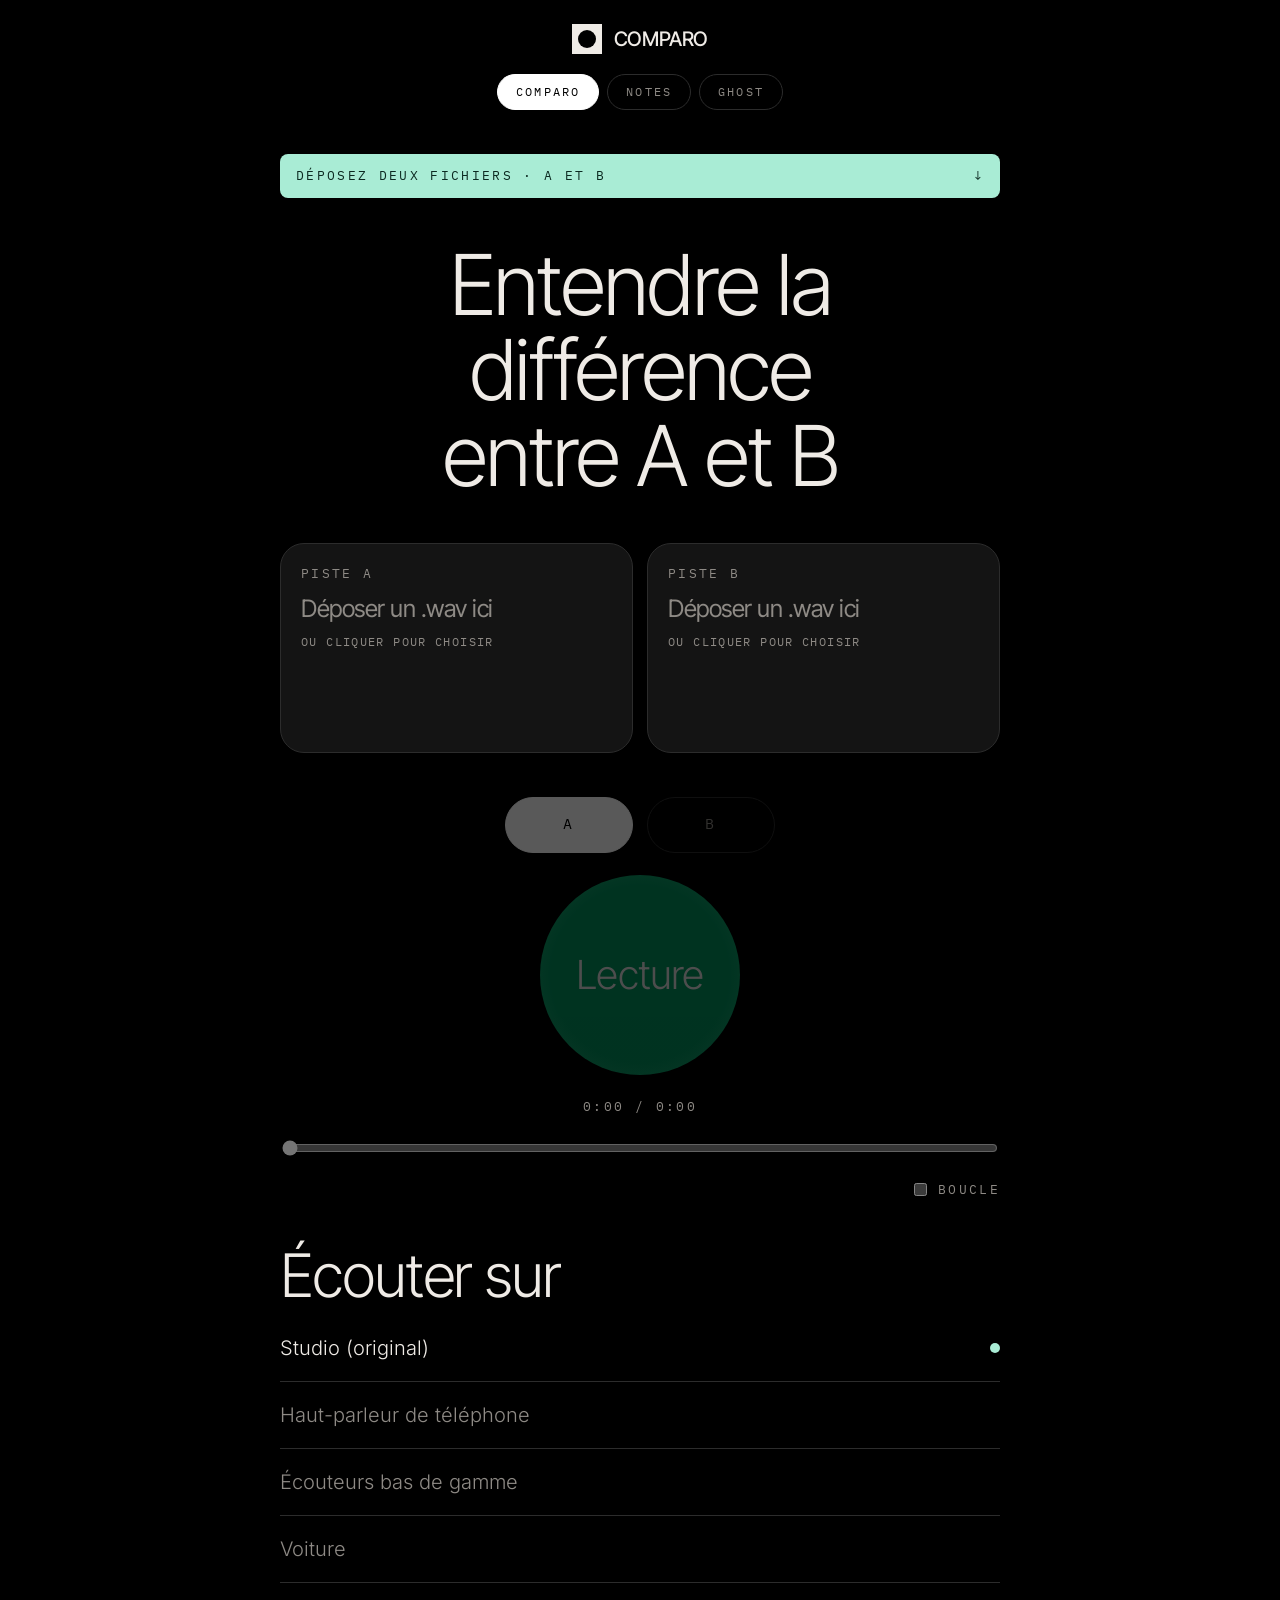
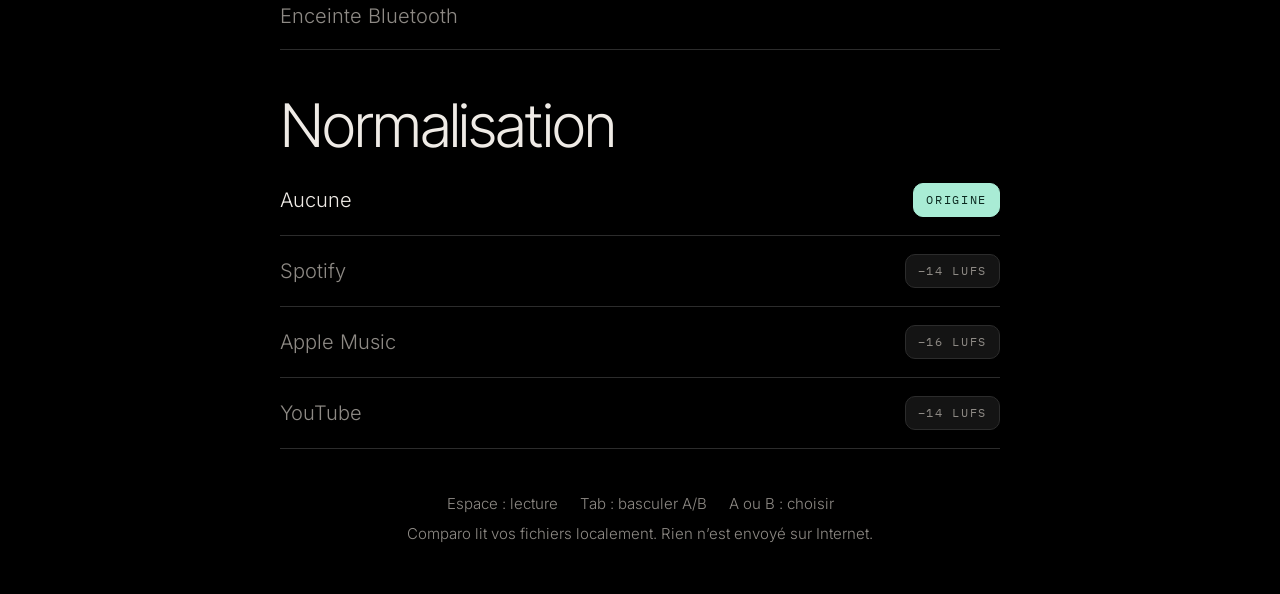
==== site/index.html @ 489c01d9 "Add deployable static site: self-hosted fonts, offline support, installable app, Notes backup export" ====
<!doctype html>
<html lang="fr">
<head>
<meta charset="utf-8">
<meta name="viewport" content="width=device-width, initial-scale=1">
<title>Comparo Studio</title>
<meta name="description" content="Comparaison A/B de fichiers audio, suivi des projets et détecteur de masquage. Tout se passe dans le navigateur.">
<meta name="theme-color" content="#000000">
<link rel="icon" href="favicon.svg" type="image/svg+xml">
<link rel="manifest" href="manifest.webmanifest">
<link rel="stylesheet" href="fonts/fonts.css">
<style>
  /* Layout: one centered dark column. Light rounded cards hold the two tracks; a coral disc is the one loud control; mint marks status and the selected option. Deliberately single-theme (dark). */
  :root {
    --bg: #000000; --ink: #efebe6; --muted: #8e8a85; --line: #2c2c2c;
    --card: #efebe6; --card-ink: #121212; --card-muted: #77736d;
    --chip: #141414; --mint: #a9ecd5; --mint-ink: #0c2a21;
    --coral: #e0604f; --coral-hi: #f08c78; --green: #00a86b; --green-hi: #34c88f; --white: #ffffff; --black: #000000; --warn: #ffcf5c;
    --display: "Inter Tight", "Helvetica Neue", Arial, sans-serif;
    --text: "Inter", "Helvetica Neue", Arial, sans-serif;
    --mono: "IBM Plex Mono", ui-monospace, "SF Mono", Menlo, monospace;
    color-scheme: dark;
  }
  * { box-sizing: border-box; }
  [hidden] { display: none !important; }
  html, body { margin: 0; min-height: 100%; }
  body {
    background: var(--bg); color: var(--ink);
    font: 300 17px/1.5 var(--text);
    padding-block: 24px 48px;
    padding-left: max(16px, env(safe-area-inset-left, 0px));
    padding-right: max(16px, env(safe-area-inset-right, 0px));
  }
  main { width: 100%; max-width: 720px; margin: 0 auto; display: flex; flex-direction: column; gap: 44px; }
  button { font: inherit; color: inherit; }
  :focus-visible { outline: 2px solid var(--mint); outline-offset: 3px; }
  .mono { font-family: var(--mono); font-weight: 400; font-size: 13px; text-transform: uppercase; letter-spacing: .18em; }

  /* Masthead */
  .top { display: flex; justify-content: center; align-items: center; gap: 12px; }
  .logo { width: 30px; height: 30px; background: var(--ink); display: grid; place-items: center; }
  .logo::before { content: ""; width: 18px; height: 18px; border-radius: 50%; background: var(--bg); }
  .logo + span { font-family: var(--display); font-weight: 500; font-size: 20px; letter-spacing: -0.01em; }
  .banner {
    background: var(--mint); color: var(--mint-ink); border-radius: 8px;
    padding: 12px 16px; display: flex; justify-content: space-between; align-items: center; gap: 12px;
  }
  .hero {
    margin: 0; text-align: center; font-family: var(--display); font-weight: 300;
    font-size: clamp(44px, 10vw, 84px); line-height: 1.02; letter-spacing: -0.035em; text-wrap: balance;
  }

  /* Track cards */
  .slots { display: grid; grid-template-columns: 1fr 1fr; gap: 14px; }
  .slot {
    position: relative; min-width: 0;
    border-radius: 24px; border: 1px solid var(--line); background: var(--chip);
    padding: 20px 20px 22px; min-height: 210px;
    display: flex; flex-direction: column; gap: 12px;
    cursor: pointer; user-select: none;
    transition: background .2s, color .2s, border-color .2s, transform .2s;
  }
  .slot:hover, .slot.drag { border-color: var(--muted); }
  .slot .tag { color: var(--muted); }
  .slot .body { display: flex; flex-direction: column; gap: 10px; min-width: 0; flex: 1; }
  .slot .name { font-family: var(--display); font-weight: 400; font-size: 24px; line-height: 1.15; letter-spacing: -0.02em; word-break: break-all; }
  .slot .meta { font-family: var(--mono); font-size: 11.5px; letter-spacing: .12em; text-transform: uppercase; color: var(--muted); }
  .slot .loud { display: flex; flex-direction: column; gap: 4px; margin-top: auto; font-variant-numeric: tabular-nums; }
  .slot .loud:empty { display: none; }
  .slot .loud .big { font-family: var(--display); font-weight: 500; font-size: 38px; letter-spacing: -0.03em; line-height: 1; }
  .slot .loud .big small { font-family: var(--mono); font-size: 12px; font-weight: 400; letter-spacing: .14em; color: var(--muted); margin-left: 6px; }
  .slot .loud .sub { font-family: var(--mono); font-size: 11.5px; letter-spacing: .1em; text-transform: uppercase; color: var(--muted); }
  .slot .loud .w { color: var(--warn); }
  .slot .loud .pf { color: var(--ink); }
  .slot.active { background: var(--card); color: var(--card-ink); border-color: var(--card); }
  .slot.active .tag, .slot.active .meta, .slot.active .loud .sub, .slot.active .loud .big small { color: var(--card-muted); }
  .slot.active .loud .pf { color: var(--card-ink); }
  .slot.active .loud .w { color: #9a5a00; }
  .slot .replace {
    position: absolute; top: 14px; right: 14px;
    font-family: var(--mono); font-size: 11px; letter-spacing: .14em; text-transform: uppercase;
    background: transparent; border: 1px solid currentColor; border-radius: 999px; padding: 5px 12px; cursor: pointer; opacity: .7;
  }
  .slot .replace:hover { opacity: 1; }
  .slot:not(.loaded) .replace { display: none; }
  .slot:not(.loaded) .name { color: var(--muted); }
  input[type=file] { display: none; }

  /* Transport */
  .transport { display: flex; flex-direction: column; align-items: center; gap: 22px; }
  .switch { display: flex; gap: 14px; justify-content: center; }
  .switch button {
    min-width: 128px; height: 56px; border-radius: 999px; cursor: pointer;
    background: transparent; border: 1.5px solid var(--line); color: var(--muted);
    font-family: var(--mono); font-size: 15px; letter-spacing: .2em; text-transform: uppercase;
  }
  .switch button:hover:not(:disabled) { border-color: var(--muted); color: var(--ink); }
  .switch button.on, .switch button.on:hover:not(:disabled) { background: var(--white); border-color: var(--white); color: var(--black); }
  .switch button:disabled { opacity: .35; cursor: default; }
  button.main {
    width: 200px; height: 200px; border-radius: 50%; border: none; cursor: pointer;
    background: radial-gradient(circle at 50% 50%, var(--green) 62%, var(--green-hi) 100%);
    color: var(--white); font-family: var(--display); font-weight: 300; font-size: 40px; letter-spacing: -0.02em;
    box-shadow: 0 0 60px rgba(0, 168, 107, .3);
    transition: transform .2s, box-shadow .2s;
  }
  button.main:hover:not(:disabled) { transform: scale(1.03); box-shadow: 0 0 80px rgba(0, 168, 107, .42); }
  button.main.playing { background: radial-gradient(circle at 50% 50%, var(--coral) 62%, var(--coral-hi) 100%); box-shadow: 0 0 80px rgba(224, 96, 79, .4); }
  button.main:disabled { opacity: .3; cursor: default; box-shadow: none; }
  .time { color: var(--muted); font-variant-numeric: tabular-nums; }
  .seekrow { width: 100%; display: flex; }
  input[type=range] { flex: 1; min-width: 0; accent-color: var(--ink); }
  .row { width: 100%; display: flex; align-items: center; justify-content: space-between; gap: 12px; }
  label.loop { display: flex; gap: 8px; align-items: center; cursor: pointer; color: var(--muted); }
  label.loop input { accent-color: var(--mint); }
  .warn { color: var(--warn); font-size: 14px; }

  /* Options */
  .opt { display: flex; flex-direction: column; }
  .h2 { margin: 0 0 8px; font-family: var(--display); font-weight: 300; font-size: clamp(40px, 8vw, 60px); letter-spacing: -0.035em; line-height: 1.05; }
  .seg { display: flex; flex-direction: column; }
  .seg button {
    display: flex; justify-content: space-between; align-items: center; gap: 16px;
    background: none; border: none; border-bottom: 1px solid var(--line);
    padding: 18px 0; text-align: left; cursor: pointer;
    font-family: var(--text); font-weight: 300; font-size: 20px; color: var(--muted);
    transition: color .15s;
  }
  .seg button:hover { color: var(--ink); }
  .seg button .d {
    flex: none; font-family: var(--mono); font-size: 12px; letter-spacing: .14em; text-transform: uppercase;
    background: var(--chip); border: 1px solid var(--line); border-radius: 10px; padding: 7px 12px; color: var(--muted);
  }
  .seg button.on { color: var(--ink); }
  .seg button .dot { flex: none; width: 10px; height: 10px; border-radius: 50%; background: transparent; }
  .seg button.on .dot { background: var(--mint); }
  .seg button.on .d { background: var(--mint); border-color: var(--mint); color: var(--mint-ink); }
  .note { margin-top: 16px; color: var(--muted); font-size: 16px; max-width: 60ch; font-variant-numeric: tabular-nums; }
  .note:empty { display: none; }
  .note b { color: var(--ink); font-weight: 500; }

  footer { text-align: center; color: var(--muted); display: flex; flex-direction: column; gap: 8px; font-size: 15px; }
  footer .keys { display: flex; justify-content: center; flex-wrap: wrap; gap: 6px 22px; }
  /* App switch + Notes */
  .apps { display: flex; justify-content: center; gap: 8px; margin-top: -24px; }
  .apps button {
    height: 36px; padding: 0 18px; border-radius: 999px; cursor: pointer;
    background: transparent; border: 1.5px solid var(--line); color: var(--muted);
    font-family: var(--mono); font-size: 12px; letter-spacing: .18em; text-transform: uppercase;
  }
  .apps button:hover { color: var(--ink); border-color: var(--muted); }
  .apps button.on { background: var(--white); border-color: var(--white); color: var(--black); }
  .logo.notes::before {
    width: 16px; height: 13px; border-radius: 0;
    background: linear-gradient(var(--bg) 0 2.5px, transparent 2.5px 5.25px, var(--bg) 5.25px 7.75px, transparent 7.75px 10.5px, var(--bg) 10.5px 13px);
  }
  .view { display: flex; flex-direction: column; gap: 44px; }

  .pill {
    font-family: var(--mono); font-size: 12px; letter-spacing: .14em; text-transform: uppercase;
    background: transparent; border: 1px solid var(--line); color: var(--ink);
    border-radius: 999px; padding: 10px 16px; cursor: pointer; white-space: nowrap;
  }
  .pill:hover:not(:disabled) { border-color: var(--muted); }
  .pill:disabled { opacity: .35; cursor: default; }
  .pill.primary { background: var(--mint); border-color: var(--mint); color: var(--mint-ink); }
  .pill.danger { color: var(--muted); }
  .pill.danger.armed { border-color: var(--coral); color: var(--coral-hi); }
  .listhead { display: flex; justify-content: space-between; align-items: flex-end; gap: 16px; flex-wrap: wrap; }
  .listhead .h2 { margin: 0; }
  .filters { display: flex; flex-wrap: wrap; gap: 8px; margin: 18px 0 6px; }
  .filters button, .stages button {
    height: 34px; padding: 0 14px; border-radius: 999px; cursor: pointer;
    background: transparent; border: 1px solid var(--line); color: var(--muted);
    font-family: var(--mono); font-size: 11.5px; letter-spacing: .14em; text-transform: uppercase;
  }
  .filters button:hover, .stages button:hover { color: var(--ink); border-color: var(--muted); }
  .filters button.on, .stages button.on { background: var(--white); border-color: var(--white); color: var(--black); }

  .rows { display: flex; flex-direction: column; }
  .rows > button {
    display: flex; justify-content: space-between; align-items: center; gap: 16px;
    background: none; border: none; border-bottom: 1px solid var(--line);
    padding: 18px 0; text-align: left; cursor: pointer; color: var(--ink); width: 100%;
  }
  .rows > button:hover .t { text-decoration: underline; text-decoration-thickness: 1px; text-underline-offset: 4px; }
  .rows .l { display: flex; flex-direction: column; gap: 4px; min-width: 0; }
  .rows .t { font-family: var(--display); font-weight: 300; font-size: 24px; letter-spacing: -0.02em; line-height: 1.15; overflow-wrap: anywhere; }
  .rows .s { font-family: var(--mono); font-size: 11.5px; letter-spacing: .1em; text-transform: uppercase; color: var(--muted); overflow-wrap: anywhere; }
  .rows .s.stale { color: var(--coral-hi); }
  .rows .r { display: flex; align-items: center; gap: 12px; flex: none; }
  .rows .d {
    font-family: var(--mono); font-size: 12px; letter-spacing: .14em; text-transform: uppercase;
    background: var(--chip); border: 1px solid var(--line); border-radius: 10px; padding: 7px 12px; color: var(--muted);
  }
  .rows .d.done { background: var(--mint); border-color: var(--mint); color: var(--mint-ink); }
  .rows .c { font-family: var(--mono); font-size: 12px; letter-spacing: .1em; color: var(--muted); text-transform: uppercase; }
  .rows .dot { width: 10px; height: 10px; border-radius: 50%; background: transparent; flex: none; }
  .rows > button.on .dot { background: var(--mint); }
  .rows > button.on .t { font-weight: 400; }
  .empty { color: var(--muted); padding: 22px 0; border-bottom: 1px solid var(--line); max-width: 60ch; }

  .back { align-self: flex-start; background: none; border: none; color: var(--muted); cursor: pointer; padding: 0; }
  .back:hover { color: var(--ink); }
  .phead { display: flex; flex-direction: column; gap: 14px; margin-top: -20px; }
  .ptitle {
    width: 100%; background: transparent; border: none; border-bottom: 1px solid transparent; color: var(--ink);
    font-family: var(--display); font-weight: 300; font-size: clamp(40px, 9vw, 68px); letter-spacing: -0.035em; line-height: 1.1; padding: 0 0 4px;
  }
  .ptitle:hover, .ptitle:focus { border-bottom-color: var(--line); outline: none; }
  .pmeta { color: var(--muted); }
  .stages { display: flex; flex-wrap: wrap; gap: 8px; }
  textarea.pnotes, .field {
    width: 100%; background: var(--chip); border: 1px solid var(--line); border-radius: 16px; color: var(--ink);
    font: 300 16px/1.5 var(--text); padding: 14px 16px;
  }
  textarea.pnotes { min-height: 110px; resize: vertical; }
  textarea.pnotes:focus, .field:focus { outline: none; border-color: var(--muted); }
  ::placeholder { color: var(--muted); opacity: .8; }

  .tl { border-radius: 24px; border: 1px solid var(--line); background: var(--chip); padding: 22px 20px; display: flex; flex-direction: column; gap: 18px; }
  .tl-head { display: flex; justify-content: space-between; align-items: baseline; gap: 12px; flex-wrap: wrap; }
  .tl-head .v { font-family: var(--display); font-weight: 400; font-size: 34px; letter-spacing: -0.03em; line-height: 1; }
  .tl-head .f { color: var(--muted); overflow-wrap: anywhere; }
  .wave { position: relative; height: 128px; cursor: pointer; touch-action: manipulation; }
  .wave canvas { width: 100%; height: 100%; display: block; }
  .wave .ph { position: absolute; top: 0; bottom: 0; width: 1.5px; background: var(--white); pointer-events: none; }
  .wave .mk {
    position: absolute; top: 0; bottom: 0; width: 14px; margin-left: -7px; padding: 0; border: none; background: none; cursor: pointer;
  }
  .wave .mk::before { content: ""; position: absolute; left: 6.25px; top: 8px; bottom: 0; width: 1.5px; background: var(--mint); opacity: .7; }
  .wave .mk::after { content: ""; position: absolute; left: 2px; top: 0; width: 10px; height: 10px; border-radius: 50%; background: var(--mint); }
  .wave .nowave { position: absolute; inset: 0; display: grid; place-items: center; color: var(--muted); border: 1px dashed var(--line); border-radius: 14px; text-align: center; padding: 12px; }
  .tl-transport { display: flex; align-items: center; gap: 16px; flex-wrap: wrap; }
  .mini-play {
    width: 72px; height: 72px; border-radius: 50%; border: none; cursor: pointer; flex: none;
    background: radial-gradient(circle at 50% 50%, var(--green) 62%, var(--green-hi) 100%);
    color: var(--white); font-family: var(--display); font-weight: 400; font-size: 15px;
    box-shadow: 0 0 36px rgba(0, 168, 107, .25);
  }
  .mini-play.playing { background: radial-gradient(circle at 50% 50%, var(--coral) 62%, var(--coral-hi) 100%); box-shadow: 0 0 40px rgba(224, 96, 79, .35); }
  .mini-play:disabled { opacity: .3; cursor: default; box-shadow: none; }
  .tl-transport .grow { flex: 1; display: flex; gap: 8px; flex-wrap: wrap; justify-content: flex-end; }
  .hintline { color: var(--muted); font-size: 14px; }
  .hintline:empty { display: none; }
  .noteadd { display: flex; align-items: center; gap: 12px; }
  .noteadd .at {
    font-family: var(--mono); font-size: 12px; letter-spacing: .1em; flex: none;
    background: var(--mint); color: var(--mint-ink); border-radius: 10px; padding: 7px 10px; font-variant-numeric: tabular-nums;
  }
  .noteadd input {
    flex: 1; min-width: 0; background: transparent; border: none; border-bottom: 1px solid var(--line);
    color: var(--ink); font: 300 18px/1.4 var(--text); padding: 8px 0;
  }
  .noteadd input:focus { outline: none; border-bottom-color: var(--muted); }
  .nlist { display: flex; flex-direction: column; }
  .nrow { display: grid; grid-template-columns: auto minmax(0, 1fr) auto; gap: 14px; align-items: baseline; border-bottom: 1px solid var(--line); padding: 12px 0; }
  .nrow .tt { background: none; border: none; padding: 0; cursor: pointer; color: var(--mint); font-family: var(--mono); font-size: 13px; letter-spacing: .08em; font-variant-numeric: tabular-nums; }
  .nrow .tx { overflow-wrap: anywhere; }
  .nrow .x { background: none; border: none; color: var(--muted); cursor: pointer; font-size: 20px; line-height: 1; padding: 0 4px; }
  .nrow .x:hover { color: var(--coral-hi); }
  .nrow.flash { background: color-mix(in srgb, var(--mint) 10%, transparent); }
  .actions { display: flex; justify-content: flex-end; gap: 8px; flex-wrap: wrap; }
  .storemsg { color: var(--warn); }
  .storemsg:empty { display: none; }
  .dropping .tl, .dropping #bounceList { outline: 1.5px dashed var(--mint); outline-offset: 6px; border-radius: 12px; }
  /* Ghost (masking detector) */
  .logo.ghost::before {
    width: 22px; height: 14px; border-radius: 0;
    background:
      radial-gradient(circle at 7px 7px, transparent 4px, var(--bg) 4.5px 6.5px, transparent 7px),
      radial-gradient(circle at 15px 7px, transparent 4px, var(--bg) 4.5px 6.5px, transparent 7px);
  }
  #gSlots .slot { min-height: 0; }
  .gtrans { display: flex; align-items: center; gap: 16px; flex-wrap: wrap; }
  .gtrans .filters { margin: 0; }
  .gtrans .grow { flex: 1; display: flex; justify-content: flex-end; }
  .zonechip { display: inline-flex; align-items: center; gap: 8px; }
  .chart { position: relative; width: 100%; }
  .chart canvas { display: block; width: 100%; height: 100%; }
  .chart.spec { height: 240px; }
  .chart.heat { height: 220px; cursor: pointer; }
  .chart .ph { position: absolute; top: 0; bottom: 22px; width: 1.5px; background: var(--white); pointer-events: none; }
  .legend { display: flex; gap: 18px; flex-wrap: wrap; color: var(--muted); }
  .legend span { display: inline-flex; align-items: center; gap: 8px; }
  .legend i { width: 14px; height: 3px; border-radius: 2px; display: inline-block; }
  .legend i.a { background: var(--ink); }
  .legend i.b { background: var(--mint); }
  .legend i.c { background: var(--coral); height: 10px; width: 10px; border-radius: 2px; opacity: .8; }
  .cardhead { display: flex; justify-content: space-between; align-items: baseline; gap: 12px; flex-wrap: wrap; }
  .cardhead h3 { margin: 0; font-family: var(--display); font-weight: 400; font-size: 26px; letter-spacing: -0.02em; }
  .zone { display: grid; grid-template-columns: minmax(0, 1fr) auto; gap: 6px 16px; align-items: center; border-bottom: 1px solid var(--line); padding: 18px 0; }
  .zone .t { font-family: var(--display); font-weight: 300; font-size: 24px; letter-spacing: -0.02em; line-height: 1.15; }
  .zone .t b { font-weight: 400; }
  .zone .s { font-family: var(--mono); font-size: 11.5px; letter-spacing: .1em; text-transform: uppercase; color: var(--muted); }
  .zone .adv { grid-column: 1 / -1; color: var(--muted); font-size: 15px; max-width: 62ch; }
  .zone .meter { grid-column: 1 / -1; height: 4px; background: var(--line); border-radius: 2px; overflow: hidden; }
  .zone .meter i { display: block; height: 100%; background: var(--coral); }
  .zone.on .t { color: var(--mint); }
  .zone .pill.on { background: var(--white); border-color: var(--white); color: var(--black); }
  @media (max-width: 560px) {
    .slots { grid-template-columns: 1fr; }
    .slot { min-height: 0; }
    .switch button { min-width: 0; flex: 1; }
    .switch { width: 100%; }
    button.main { width: 168px; height: 168px; font-size: 34px; }
    .banner { font-size: 11.5px; letter-spacing: .14em; }
    .seg button { font-size: 18px; }
  }
  @media (prefers-reduced-motion: reduce) { * { transition: none !important; } }
</style>
</head>
<body>
<main>
  <header class="top"><div class="logo" id="appLogo" aria-hidden="true"></div><span id="appName">COMPARO</span></header>
  <nav class="apps" aria-label="Changer d’outil"><button type="button" data-app="comparo" class="on">Comparo</button><button type="button" data-app="notes">Notes</button><button type="button" data-app="ghost">Ghost</button></nav>

  <div class="view" id="view-comparo">

  <div class="banner mono" id="banner"><span id="bannerText">Déposez deux fichiers · A et B</span><span aria-hidden="true">↓</span></div>

  <h1 class="hero">Entendre la différence entre A et B</h1>

  <section class="slots">
    <div class="slot" data-k="A">
      <div class="tag mono">Piste A</div>
      <div class="body">
        <div class="name">Déposer un .wav ici</div>
        <div class="meta">ou cliquer pour choisir</div>
        <div class="loud"></div>
      </div>
      <button class="replace" type="button">Changer</button>
      <input type="file" id="fileA" accept=".wav,audio/wav,audio/x-wav,audio/wave">
    </div>
    <div class="slot" data-k="B">
      <div class="tag mono">Piste B</div>
      <div class="body">
        <div class="name">Déposer un .wav ici</div>
        <div class="meta">ou cliquer pour choisir</div>
        <div class="loud"></div>
      </div>
      <button class="replace" type="button">Changer</button>
      <input type="file" id="fileB" accept=".wav,audio/wav,audio/x-wav,audio/wave">
    </div>
  </section>

  <section class="transport">
    <div class="switch">
      <button data-k="A" class="on" disabled>A</button>
      <button data-k="B" disabled>B</button>
    </div>
    <button class="main" id="play" disabled title="Lecture / Pause (Espace)">Lecture</button>
    <div class="time mono" id="time">0:00 / 0:00</div>
    <div class="seekrow"><input type="range" id="seek" min="0" max="1000" value="0" step="1" disabled aria-label="Position"></div>
    <div class="row">
      <div class="warn" id="warn"></div>
      <label class="loop mono"><input type="checkbox" id="loop"> Boucle</label>
    </div>
  </section>

  <section class="opt">
    <h2 class="h2">Écouter sur</h2>
    <div class="seg" id="sim">
      <button data-v="off" class="on"><span>Studio (original)</span><span class="dot" aria-hidden="true"></span></button>
      <button data-v="phone"><span>Haut-parleur de téléphone</span><span class="dot" aria-hidden="true"></span></button>
      <button data-v="earbuds"><span>Écouteurs bas de gamme</span><span class="dot" aria-hidden="true"></span></button>
      <button data-v="car"><span>Voiture</span><span class="dot" aria-hidden="true"></span></button>
      <button data-v="bt"><span>Enceinte Bluetooth</span><span class="dot" aria-hidden="true"></span></button>
    </div>
    <div class="note" id="simNote"></div>
  </section>

  <section class="opt">
    <h2 class="h2">Normalisation</h2>
    <div class="seg" id="norm">
      <button data-v="off" class="on"><span>Aucune</span><span class="d">Origine</span></button>
      <button data-v="spotify"><span>Spotify</span><span class="d">−14 LUFS</span></button>
      <button data-v="apple"><span>Apple Music</span><span class="d">−16 LUFS</span></button>
      <button data-v="youtube"><span>YouTube</span><span class="d">−14 LUFS</span></button>
    </div>
    <div class="note" id="normNote"></div>
  </section>

  <footer>
    <div class="keys"><span>Espace : lecture</span><span>Tab : basculer A/B</span><span>A ou B : choisir</span></div>
    <div>Comparo lit vos fichiers localement. Rien n’est envoyé sur Internet.</div>
  </footer>
  </div>

  <div class="view" id="view-notes" hidden>
    <div class="banner mono"><span id="notesBanner">Chargement de vos projets…</span><span aria-hidden="true">↓</span></div>

    <h1 class="hero" id="notesHero">Chaque version, jusqu’au master</h1>

    <section id="projList">
      <div class="listhead">
        <h2 class="h2">Projets</h2>
        <button class="pill primary" id="newProj" type="button">+ Nouveau projet</button>
      </div>
      <div class="filters" id="projFilter">
        <button data-f="open" class="on" type="button">En cours</button>
        <button data-f="done" type="button">Terminés</button>
        <button data-f="all" type="button">Tous</button>
      </div>
      <div class="rows" id="projRows"></div>
    </section>

    <section id="projDetail" class="view" hidden>
      <button class="back mono" id="backBtn" type="button">← Projets</button>
      <div class="phead">
        <input class="ptitle" id="pName" aria-label="Nom du projet" maxlength="120">
        <div class="pmeta mono" id="pMeta"></div>
        <div class="stages" id="pStatus" aria-label="Étape du projet"></div>
        <textarea class="pnotes" id="pNotes" placeholder="Notes du projet : ce qu’il reste à faire, idées, références…"></textarea>
      </div>

      <section>
        <div class="listhead">
          <h2 class="h2">Versions</h2>
          <button class="pill primary" id="addBounce" type="button">+ Ajouter un bounce</button>
        </div>
        <div class="rows" id="bounceList" style="margin-top: 14px"></div>
        <input type="file" id="bounceFile" accept="audio/*,.wav,.aif,.aiff,.mp3,.flac,.m4a">
        <input type="file" id="attachFile" accept="audio/*,.wav,.aif,.aiff,.mp3,.flac,.m4a">
      </section>

      <section class="tl" id="tl" hidden>
        <div class="tl-head">
          <div class="v" id="tlLabel">V1</div>
          <div class="f mono" id="tlFile"></div>
        </div>
        <input class="field" id="tlComment" placeholder="Ce qui change dans cette version (ex : voix +1 dB, nouveau limiteur)" maxlength="300">
        <div class="wave" id="wave" aria-label="Timeline : cliquez pour vous placer">
          <canvas id="waveCanvas"></canvas>
          <div class="ph" id="playhead"></div>
          <div id="markers"></div>
          <div class="nowave" id="noWave" hidden>Associez le fichier audio pour afficher la forme d’onde</div>
        </div>
        <div class="tl-transport">
          <button class="mini-play" id="nPlay" type="button" disabled>Lecture</button>
          <div class="time mono" id="nTime">0:00 / 0:00</div>
          <div class="grow" id="tlActions">
            <button class="pill" id="attachBtn" type="button">Associer le fichier audio</button>
            <button class="pill" id="toA" type="button">Mettre en A</button>
            <button class="pill" id="toB" type="button">Mettre en B</button>
          </div>
        </div>
        <div class="hintline" id="tlHint"></div>
        <form class="noteadd" id="noteForm">
          <span class="at" id="noteAt">0:00</span>
          <input id="noteInput" placeholder="Ajouter une note à cet instant…" maxlength="500" autocomplete="off">
          <button class="pill" type="submit">Ajouter</button>
        </form>
        <div class="nlist" id="noteList"></div>
        <div class="actions"><button class="pill danger" id="delBounce" type="button">Supprimer cette version</button></div>
      </section>

      <div class="actions"><button class="pill danger" id="delProj" type="button">Supprimer le projet</button></div>
    </section>

    <footer>
      <div class="keys"><span>Espace : lecture</span><span>N : note à l’instant</span><span>Déposez un fichier audio pour ajouter un bounce</span></div>
      <div id="storeInfo">Projets enregistrés dans ce navigateur. Les fichiers audio restent sur votre appareil.</div>
      <div class="actions" id="backupRow" hidden style="justify-content: center">
        <button class="pill" id="exportBtn" type="button">Exporter mes projets</button>
        <button class="pill" id="importBtn" type="button">Importer une sauvegarde</button>
        <input type="file" id="importFile" accept="application/json,.json">
      </div>
      <div class="storemsg" id="storeMsg"></div>
    </footer>
  </div>
  <div class="view" id="view-ghost" hidden>
    <div class="banner mono"><span id="gBanner">Chargez deux stems · A et B</span><span aria-hidden="true">↓</span></div>

    <h1 class="hero">Là où vos sons se marchent dessus</h1>

    <section class="slots" id="gSlots">
      <div class="slot" data-k="A">
        <div class="tag mono">Stem A</div>
        <div class="body">
          <div class="name">Déposer un stem ici</div>
          <div class="meta">ex : kick, voix</div>
        </div>
        <button class="replace" type="button">Changer</button>
        <input type="file" id="gFileA" accept="audio/*,.wav,.aif,.aiff,.mp3,.flac">
      </div>
      <div class="slot" data-k="B">
        <div class="tag mono">Stem B</div>
        <div class="body">
          <div class="name">Déposer un stem ici</div>
          <div class="meta">ex : basse, guitare</div>
        </div>
        <button class="replace" type="button">Changer</button>
        <input type="file" id="gFileB" accept="audio/*,.wav,.aif,.aiff,.mp3,.flac">
      </div>
    </section>

    <section class="tl" id="gPlayer">
      <div class="gtrans">
        <button class="mini-play" id="gPlay" type="button" disabled>Lecture</button>
        <div class="time mono" id="gTime">0:00 / 0:00</div>
        <div class="filters" id="gSolo" aria-label="Écoute">
          <button data-s="both" class="on" type="button">A + B</button>
          <button data-s="A" type="button">A seul</button>
          <button data-s="B" type="button">B seul</button>
        </div>
        <div class="grow"><button class="pill" id="gZoneOff" type="button" hidden>Zone 0 Hz ×</button></div>
      </div>
      <div class="hintline" id="gHint">Les deux stems doivent démarrer au même moment, comme des pistes exportées de la même session.</div>
    </section>

    <section class="tl" id="gSpecCard" hidden>
      <div class="cardhead">
        <h3>Spectre moyen</h3>
        <div class="legend mono"><span><i class="a"></i><span id="gLegA">A</span></span><span><i class="b"></i><span id="gLegB">B</span></span><span><i class="c"></i>Masquage</span></div>
      </div>
      <div class="chart spec"><canvas id="gSpec"></canvas></div>
    </section>

    <section class="tl" id="gHeatCard" hidden>
      <div class="cardhead">
        <h3>Dans le temps</h3>
        <div class="legend mono"><span>Cliquez pour vous placer</span></div>
      </div>
      <div class="chart heat" id="gHeatWrap"><canvas id="gHeat"></canvas><div class="ph" id="gPh"></div></div>
    </section>

    <section class="opt" id="gZonesSec" hidden>
      <h2 class="h2">Zones de conflit</h2>
      <div id="gZones"></div>
    </section>

    <footer>
      <div class="keys"><span>Espace : lecture</span><span>Écouter : isole la zone pendant la lecture</span></div>
      <div>L’analyse se fait sur votre appareil. Rien n’est envoyé sur Internet.</div>
    </footer>
  </div>
</main>

<!-- Loudness meter (ITU-R BS.1770-4 integrated loudness + 4x oversampled true peak), run in a worker -->
<script type="text/plain" id="meter-src">
function kCoefs(fs) {
  let f0 = 1681.974450955533, G = 3.999843853973347, Q = 0.7071752369554196;
  let K = Math.tan(Math.PI * f0 / fs), Vh = Math.pow(10, G / 20), Vb = Math.pow(Vh, 0.4996667741545416);
  let a0 = 1 + K / Q + K * K;
  const s1 = { b0: (Vh + Vb * K / Q + K * K) / a0, b1: 2 * (K * K - Vh) / a0, b2: (Vh - Vb * K / Q + K * K) / a0,
               a1: 2 * (K * K - 1) / a0, a2: (1 - K / Q + K * K) / a0 };
  f0 = 38.13547087602444; Q = 0.5003270373238773; K = Math.tan(Math.PI * f0 / fs);
  a0 = 1 + K / Q + K * K;
  const s2 = { b0: 1, b1: -2, b2: 1, a1: 2 * (K * K - 1) / a0, a2: (1 - K / Q + K * K) / a0 };
  return [s1, s2];
}
// 4x oversampling: windowed-sinc interpolation of the 3 in-between points
const P = 4, H = 8, TAPS = 2 * H;
const phases = [];
for (let p = 1; p < P; p++) {
  const c = new Float64Array(TAPS);
  for (let j = 0; j < TAPS; j++) {
    const k = j - H + 1, d = p / P - k;
    const sinc = Math.sin(Math.PI * d) / (Math.PI * d);
    const w = 0.5 * (1 + Math.cos(Math.PI * d / (H + 0.5)));
    c[j] = sinc * w;
  }
  phases.push(c);
}
onmessage = e => {
  const { chs, sr } = e.data;
  const [s1, s2] = kCoefs(sr);
  const seg = Math.round(sr * 0.1);
  const n = chs[0].length;
  const nseg = Math.floor(n / seg);
  const segE = new Float64Array(nseg);
  let peak = 0;
  for (let c = 0; c < chs.length; c++) {
    const x = chs[c];
    const wgt = chs.length >= 5 && (c === 4 || c === 5) ? 1.41 : (chs.length >= 6 && c === 3 ? 0 : 1);
    let x1 = 0, x2 = 0, y1 = 0, y2 = 0, z1 = 0, z2 = 0;
    for (let i = 0; i < n; i++) {
      const v = x[i];
      const a = Math.abs(v); if (a > peak) peak = a;
      const y = s1.b0 * v + s1.b1 * x1 + s1.b2 * x2 - s1.a1 * y1 - s1.a2 * y2;
      x2 = x1; x1 = v;
      const z = y - 2 * y1 + y2 - s2.a1 * z1 - s2.a2 * z2;
      y2 = y1; y1 = y;
      z2 = z1; z1 = z;
      const si = (i / seg) | 0;
      if (si < nseg) segE[si] += wgt * z * z;
    }
    for (let i = H - 1; i < n - H; i++) {
      for (let p = 0; p < P - 1; p++) {
        const cf = phases[p];
        let s = 0;
        for (let j = 0; j < TAPS; j++) s += x[i - H + 1 + j] * cf[j];
        if (s < 0) s = -s;
        if (s > peak) peak = s;
      }
    }
  }
  const blocks = [];
  for (let j = 0; j + 3 < nseg; j++) blocks.push((segE[j] + segE[j + 1] + segE[j + 2] + segE[j + 3]) / (4 * seg));
  const L = z => -0.691 + 10 * Math.log10(z);
  const mean = a => a.reduce((s, v) => s + v, 0) / a.length;
  let lufs = -Infinity;
  const abs = blocks.filter(z => L(z) > -70);
  if (abs.length) {
    const rel = L(mean(abs)) - 10;
    const g = abs.filter(z => L(z) > rel);
    if (g.length) lufs = L(mean(g));
  }
  postMessage({ lufs, tp: peak > 0 ? 20 * Math.log10(peak) : -Infinity });
};
</script>

<script>
(() => {
  // ---------- State ----------
  const tracks = { A: null, B: null };   // { name, bytes, info, buffer, meter }
  let ctx = null;
  let sw = {};        // A/B switch gains
  let normG = {};     // per-track normalization gains
  let sum = null;     // mix bus feeding the playback simulator
  let chain = [];     // simulator nodes
  let sources = [];
  let active = 'A';
  let playing = false;
  let startCtxTime = 0;
  let pauseOffset = 0;
  let raf = 0;
  let seeking = false;
  let simMode = 'off';
  let normMode = 'off';

  const $ = s => document.querySelector(s);
  const playBtn = $('#play');
  const seek = $('#seek');
  const timeEl = $('#time');
  const warnEl = $('#warn');
  const loopEl = $('#loop');
  const switchBtns = [...document.querySelectorAll('#view-comparo .switch button')];
  const slots = [...document.querySelectorAll('#view-comparo .slot')];
  const slotOf = k => slots.find(s => s.dataset.k === k);

  // ---------- Presets ----------
  // filters: [type, frequency, Q, gain dB]
  const SIM = {
    phone: {
      note: 'Mono, presque plus de basses sous 500 Hz, médiums durs, aigus coupés, petite pièce.',
      trim: -3, mono: true, comp: true,
      filters: [['highpass', 480, 0.9], ['highpass', 480, 0.7], ['peaking', 1000, 1.0, -2], ['peaking', 2600, 1.2, 6], ['lowpass', 9000, 0.7]],
      reverb: { len: 0.35, wet: 0.12 },
    },
    earbuds: {
      note: 'Stéréo, basses maigres, pic agressif vers 4–5 kHz, extrême aigu atténué.',
      trim: -5, mono: false, comp: false,
      filters: [['highpass', 90, 0.7], ['lowshelf', 220, 0, -4], ['peaking', 4500, 2.0, 6], ['lowpass', 13000, 0.7]],
      reverb: null,
    },
    car: {
      note: 'Basses gonflées par l’habitacle, bas-médiums qui traînent, aigus ternes, réflexions très courtes.',
      trim: -7, mono: false, comp: false,
      filters: [['highpass', 35, 0.7], ['lowshelf', 120, 0, 6], ['peaking', 320, 1.4, 3], ['peaking', 3000, 1.0, -3], ['lowpass', 11000, 0.7]],
      reverb: { len: 0.12, wet: 0.14 },
    },
    bt: {
      note: 'Mono, bosse de basse vers 130 Hz puis rien en dessous, limiteur intégré, pièce de taille moyenne.',
      trim: -5, mono: true, comp: true,
      filters: [['highpass', 75, 1.0], ['peaking', 130, 1.5, 5], ['peaking', 2500, 1.0, -2], ['lowpass', 15000, 0.7]],
      reverb: { len: 0.6, wet: 0.18 },
    },
  };

  const NORM = {
    spotify: { label: 'Spotify', target: -14, boost: true,
      note: 'Spotify (réglage « Normal ») : −14 LUFS. Les morceaux trop forts sont baissés, les plus calmes sont montés sans dépasser −1 dBTP.' },
    apple: { label: 'Apple Music', target: -16, boost: true,
      note: 'Apple Music (Sound Check) : −16 LUFS. Les morceaux trop forts sont baissés, les plus calmes sont montés dans la limite de leur marge de crête.' },
    youtube: { label: 'YouTube', target: -14, boost: false,
      note: 'YouTube : −14 LUFS. Les morceaux trop forts sont baissés, les plus calmes ne sont jamais montés.' },
  };

  function normGainDb(k) {
    const m = tracks[k]?.meter;
    const p = NORM[normMode];
    if (!p || !m || !isFinite(m.lufs)) return 0;
    let g = p.target - m.lufs;
    if (g > 0) g = p.boost ? Math.min(g, Math.max(0, -1 - m.tp)) : 0;
    return g;
  }

  // ---------- WAV header parsing (to keep the native sample rate) ----------
  function parseWav(buf) {
    const v = new DataView(buf);
    const tag = o => String.fromCharCode(v.getUint8(o), v.getUint8(o+1), v.getUint8(o+2), v.getUint8(o+3));
    if (buf.byteLength < 12 || !['RIFF','RF64'].includes(tag(0)) || tag(8) !== 'WAVE') return null;
    let o = 12;
    while (o + 8 <= buf.byteLength) {
      const id = tag(o), size = v.getUint32(o + 4, true);
      if (id === 'fmt ') {
        return {
          format: v.getUint16(o + 8, true),
          channels: v.getUint16(o + 10, true),
          sampleRate: v.getUint32(o + 12, true),
          bits: v.getUint16(o + 22, true),
        };
      }
      o += 8 + size + (size & 1);
    }
    return null;
  }

  // ---------- Audio graph ----------
  // source → normG[k] → sw[k] → sum → (simulator) → destination
  // With both options off, every gain on the audible path is exactly 1.0 and the simulator is bypassed:
  // samples reach the output untouched, at the files' native sample rate.
  function targetRate() {
    const t = tracks.A || tracks.B;
    return t && t.info ? t.info.sampleRate : undefined;
  }

  async function ensureContext() {
    const rate = targetRate();
    if (ctx && (!rate || ctx.sampleRate === rate)) return;
    if (ctx) { stopSources(); await ctx.close(); }
    try { ctx = new AudioContext({ sampleRate: rate, latencyHint: 'playback' }); }
    catch { ctx = new AudioContext({ latencyHint: 'playback' }); }
    sum = ctx.createGain();
    sw = {}; normG = {}; chain = [];
    for (const k of ['A', 'B']) {
      sw[k] = ctx.createGain();
      sw[k].gain.value = k === active ? 1 : 0;
      sw[k].connect(sum);
      normG[k] = ctx.createGain();
      normG[k].gain.value = Math.pow(10, normGainDb(k) / 20);
      normG[k].connect(sw[k]);
    }
    buildChain();
    for (const k of ['A', 'B']) if (tracks[k]) tracks[k].buffer = null;
  }

  function makeIR(len) {
    const n = Math.max(1, Math.round(ctx.sampleRate * len));
    const ir = ctx.createBuffer(2, n, ctx.sampleRate);
    for (let c = 0; c < 2; c++) {
      const d = ir.getChannelData(c);
      for (let i = 0; i < n; i++) d[i] = (Math.random() * 2 - 1) * Math.pow(1 - i / n, 4);
    }
    return ir;
  }

  function buildChain() {
    sum.disconnect();
    chain.forEach(n => n.disconnect());
    chain = [];
    const p = SIM[simMode];
    if (!p) { sum.connect(ctx.destination); return; }
    const add = n => { chain.push(n); return n; };
    let node = add(ctx.createGain());
    node.gain.value = Math.pow(10, p.trim / 20);
    sum.connect(node);
    if (p.mono) {
      const m = add(ctx.createGain());
      m.channelCount = 1; m.channelCountMode = 'explicit'; m.channelInterpretation = 'speakers';
      node.connect(m); node = m;
    }
    for (const [type, f, q, g] of p.filters) {
      const b = add(ctx.createBiquadFilter());
      b.type = type; b.frequency.value = f; if (q) b.Q.value = q; if (g) b.gain.value = g;
      node.connect(b); node = b;
    }
    if (p.comp) {
      const c = add(ctx.createDynamicsCompressor());
      c.threshold.value = -20; c.knee.value = 6; c.ratio.value = 4; c.attack.value = 0.005; c.release.value = 0.15;
      node.connect(c); node = c;
    }
    const out = add(ctx.createGain());
    node.connect(out);
    if (p.reverb) {
      const conv = add(ctx.createConvolver());
      conv.buffer = makeIR(p.reverb.len);
      const wet = add(ctx.createGain());
      wet.gain.value = p.reverb.wet;
      node.connect(conv); conv.connect(wet); wet.connect(out);
    }
    out.connect(ctx.destination);
  }

  function setSim(v) {
    simMode = v;
    if (ctx) {
      // short fade around the rewiring to avoid clicks
      const now = ctx.currentTime, g = sum.gain;
      g.cancelScheduledValues(now); g.setValueAtTime(g.value, now); g.linearRampToValueAtTime(0, now + 0.015);
      setTimeout(() => {
        buildChain();
        const t = ctx.currentTime;
        g.cancelScheduledValues(t); g.setValueAtTime(0, t); g.linearRampToValueAtTime(1, t + 0.015);
      }, 25);
    }
    updateOptions();
  }

  function applyNorm() {
    if (!ctx) return;
    const now = ctx.currentTime;
    for (const k of ['A', 'B']) {
      const g = normG[k].gain;
      g.cancelScheduledValues(now); g.setValueAtTime(g.value, now);
      g.linearRampToValueAtTime(Math.pow(10, normGainDb(k) / 20), now + 0.03);
    }
  }

  function setNorm(v) {
    normMode = v;
    applyNorm();
    updateOptions();
  }

  async function decodeAll() {
    await ensureContext();
    for (const k of ['A', 'B']) {
      const t = tracks[k];
      if (t && !t.buffer) t.buffer = await ctx.decodeAudioData(t.bytes.slice(0));
    }
  }

  // ---------- Loudness measurement ----------
  const meterURL = URL.createObjectURL(new Blob([$('#meter-src').textContent], { type: 'text/javascript' }));
  function measure(buffer) {
    return new Promise((resolve, reject) => {
      const w = new Worker(meterURL);
      const chs = [];
      for (let c = 0; c < buffer.numberOfChannels; c++) chs.push(buffer.getChannelData(c).slice());
      w.onmessage = e => { resolve(e.data); w.terminate(); };
      w.onerror = e => { reject(e); w.terminate(); };
      w.postMessage({ chs, sr: buffer.sampleRate }, chs.map(c => c.buffer));
    });
  }

  // ---------- Loading ----------
  async function loadFile(k, file) {
    if (!file) return;
    const wasPlaying = playing;
    if (playing) pause();
    const slot = slotOf(k);
    slot.querySelector('.name').textContent = file.name;
    slot.querySelector('.meta').textContent = 'Chargement…';
    slot.querySelector('.loud').textContent = '';
    let t;
    try {
      const bytes = await file.arrayBuffer();
      const info = parseWav(bytes);
      t = tracks[k] = { name: file.name, bytes, info, buffer: null, meter: null };
      await decodeAll();
      const b = t.buffer;
      const parts = [];
      if (info) {
        parts.push((info.sampleRate / 1000).toLocaleString('fr-FR') + ' kHz');
        parts.push(info.format === 3 ? info.bits + ' bit float' : info.bits + ' bit');
        parts.push(info.channels === 1 ? 'mono' : info.channels === 2 ? 'stéréo' : info.channels + ' canaux');
      }
      parts.push(fmt(b.duration));
      slot.querySelector('.meta').textContent = parts.join(' · ');
      slot.classList.add('loaded');
      slot.title = file.name;
    } catch (e) {
      tracks[k] = null;
      slot.classList.remove('loaded');
      slot.querySelector('.meta').textContent = 'Fichier illisible';
      console.error(e);
      t = null;
    }
    updateWarn();
    updateUI();
    updateOptions();
    if (wasPlaying) play();
    if (t) {
      slot.querySelector('.loud').textContent = 'Mesure du volume…';
      try { t.meter = await measure(t.buffer); } catch (e) { console.error(e); }
      if (tracks[k] === t) { applyNorm(); updateOptions(); }
    }
  }

  function updateWarn() {
    const a = tracks.A?.info, b = tracks.B?.info;
    const msgs = [];
    if (ctx && targetRate() && ctx.sampleRate !== targetRate())
      msgs.push(`Le navigateur ne supporte pas ${targetRate()} Hz : rééchantillonnage à ${ctx.sampleRate} Hz.`);
    if (a && b && a.sampleRate !== b.sampleRate)
      msgs.push(`Fréquences différentes (${a.sampleRate} / ${b.sampleRate} Hz) : B est rééchantillonné.`);
    warnEl.textContent = msgs.join(' ');
  }

  slots.forEach(slot => {
    const k = slot.dataset.k;
    const input = slot.querySelector('input');
    slot.addEventListener('click', e => { if (e.target !== input) input.click(); });
    input.addEventListener('change', () => { loadFile(k, input.files[0]); input.value = ''; });
    slot.addEventListener('dragover', e => { e.preventDefault(); slot.classList.add('drag'); });
    slot.addEventListener('dragleave', () => slot.classList.remove('drag'));
    slot.addEventListener('drop', e => {
      e.preventDefault(); slot.classList.remove('drag');
      const files = [...e.dataTransfer.files];
      if (files.length >= 2) { loadFile('A', files[0]).then(() => loadFile('B', files[1])); }
      else loadFile(k, files[0]);
    });
  });
  document.addEventListener('dragover', e => e.preventDefault());
  document.addEventListener('drop', e => {
    if (document.body.dataset.view !== 'comparo') return;
    if (e.target.closest('.slot')) return;
    e.preventDefault();
    const files = [...e.dataTransfer.files];
    if (files.length >= 2) loadFile('A', files[0]).then(() => loadFile('B', files[1]));
    else if (files[0]) loadFile(!tracks.A ? 'A' : 'B', files[0]);
  });

  // ---------- Transport ----------
  const duration = () => Math.max(tracks.A?.buffer?.duration || 0, tracks.B?.buffer?.duration || 0);
  const position = () => playing ? ctx.currentTime - startCtxTime : pauseOffset;

  function stopSources() {
    for (const s of sources) { s.onended = null; try { s.stop(); } catch {} s.disconnect(); }
    sources = [];
  }

  async function play() {
    if (!tracks.A && !tracks.B) return;
    await decodeAll();
    await ctx.resume();
    if (pauseOffset >= duration()) pauseOffset = 0;
    stopSources();
    // Both sources are scheduled on the same clock instant: sample-accurate sync
    const when = ctx.currentTime + 0.05;
    for (const k of ['A', 'B']) {
      const t = tracks[k];
      if (!t || pauseOffset >= t.buffer.duration) continue;
      const s = ctx.createBufferSource();
      s.buffer = t.buffer;
      s.connect(normG[k]);
      s.start(when, pauseOffset);
      sources.push(s);
    }
    startCtxTime = when - pauseOffset;
    playing = true;
    updateUI();
    tick();
  }

  function pause() {
    if (!playing) return;
    pauseOffset = Math.min(position(), duration());
    playing = false;
    stopSources();
    cancelAnimationFrame(raf);
    updateUI();
  }

  function seekTo(sec) {
    pauseOffset = Math.max(0, Math.min(sec, duration()));
    if (playing) play(); else updateUI();
  }

  function setActive(k) {
    if (!tracks[k]) return;
    active = k;
    if (ctx) {
      // ~5 ms crossfade to avoid a click; afterwards the audible gain is exactly 1
      const now = ctx.currentTime, ramp = 0.005;
      for (const key of ['A', 'B']) {
        const p = sw[key].gain;
        p.cancelScheduledValues(now);
        p.setValueAtTime(p.value, now);
        p.linearRampToValueAtTime(key === k ? 1 : 0, now + ramp);
      }
    }
    updateUI();
  }

  function tick() {
    cancelAnimationFrame(raf);
    const step = () => {
      if (!playing) return;
      const d = duration();
      if (position() >= d) {
        if (loopEl.checked) { pauseOffset = 0; play(); return; }
        playing = false; pauseOffset = 0; stopSources(); updateUI(); return;
      }
      updateTime();
      raf = requestAnimationFrame(step);
    };
    raf = requestAnimationFrame(step);
  }

  // ---------- UI ----------
  function fmt(s) {
    s = Math.max(0, s);
    const m = Math.floor(s / 60), r = Math.floor(s % 60);
    return `${m}:${String(r).padStart(2, '0')}`;
  }
  const num = (v, signed) => {
    if (!isFinite(v)) return '−∞';
    const s = Math.abs(v).toLocaleString('fr-FR', { minimumFractionDigits: 1, maximumFractionDigits: 1 });
    return (v < 0 && s !== '0,0' ? '−' : signed && v > 0 ? '+' : '') + s;
  };

  function updateTime() {
    const d = duration(), p = Math.min(position(), d);
    timeEl.textContent = `${fmt(p)} / ${fmt(d)}`;
    if (!seeking) seek.value = d ? Math.round(p / d * 1000) : 0;
  }
  function updateUI() {
    const any = !!(tracks.A || tracks.B);
    playBtn.disabled = !any;
    seek.disabled = !any;
    playBtn.textContent = playing ? 'Pause' : 'Lecture';
    const n = (tracks.A ? 1 : 0) + (tracks.B ? 1 : 0);
    $('#bannerText').textContent = n === 0 ? 'Déposez deux fichiers · A et B'
      : n === 1 ? `Ajoutez la piste ${tracks.A ? 'B' : 'A'} pour comparer`
      : playing ? `Lecture · vous écoutez ${active}` : 'Prêt · Espace pour lire';
    if (!tracks[active] && any) { active = tracks.A ? 'A' : 'B'; setActive(active); return; }
    switchBtns.forEach(b => {
      b.disabled = !tracks[b.dataset.k];
      b.classList.toggle('on', b.dataset.k === active);
    });
    slots.forEach(s => s.classList.toggle('active', s.dataset.k === active && !!tracks[s.dataset.k]));
    playBtn.classList.toggle('playing', playing);
    updateTime();
  }

  function updateOptions() {
    document.querySelectorAll('#sim button').forEach(b => b.classList.toggle('on', b.dataset.v === simMode));
    document.querySelectorAll('#norm button').forEach(b => b.classList.toggle('on', b.dataset.v === normMode));
    $('#simNote').textContent = SIM[simMode]?.note || '';

    const p = NORM[normMode];
    for (const k of ['A', 'B']) {
      const t = tracks[k], el = slotOf(k).querySelector('.loud');
      if (!t) { el.textContent = ''; continue; }
      if (!t.meter) continue;   // keeps "Mesure du volume…"
      const { lufs, tp } = t.meter;
      let html = `<span class="big">${num(lufs)}<small>LUFS</small></span><span class="sub"><span class="${tp > -1 ? 'w' : ''}" title="${tp > -1 ? 'Crête au-dessus de −1 dBTP : risque de saturation après encodage' : ''}">True peak ${num(tp)} dBTP</span>`;
      if (p) html += ` · <span class="pf">${p.label} ${num(normGainDb(k), true)} dB</span>`;
      html += '</span>';
      el.innerHTML = html;
    }

    const note = $('#normNote');
    const ma = tracks.A?.meter, mb = tracks.B?.meter;
    let txt = p ? p.note : '';
    if (ma && mb && isFinite(ma.lufs) && isFinite(mb.lufs)) {
      const la = ma.lufs + normGainDb('A'), lb = mb.lufs + normGainDb('B');
      const d = la - lb;
      const who = Math.abs(d) < 0.05 ? 'A et B sont au même niveau'
        : `<b>${d > 0 ? 'A' : 'B'}</b> est ${num(Math.abs(d))} dB plus fort`;
      txt += (txt ? '<br>' : '') + (p
        ? `Après normalisation : A ${num(la)} LUFS, B ${num(lb)} LUFS. ${who}.`
        : `Sans normalisation : ${who}.`);
    }
    note.innerHTML = txt;
  }

  playBtn.addEventListener('click', () => playing ? pause() : play());
  switchBtns.forEach(b => b.addEventListener('click', () => setActive(b.dataset.k)));
  document.querySelectorAll('#sim button').forEach(b => b.addEventListener('click', () => setSim(b.dataset.v)));
  document.querySelectorAll('#norm button').forEach(b => b.addEventListener('click', () => setNorm(b.dataset.v)));
  seek.addEventListener('input', () => {
    seeking = true;
    const d = duration();
    timeEl.textContent = `${fmt(seek.value / 1000 * d)} / ${fmt(d)}`;
  });
  seek.addEventListener('change', () => { seeking = false; seekTo(seek.value / 1000 * duration()); });
  slots.forEach(s => s.querySelector('.replace').addEventListener('click', e => {
    e.stopPropagation(); s.querySelector('input').click();
  }));

  document.addEventListener('keydown', e => {
    if (document.body.dataset.view !== 'comparo') return;
    if (e.target.tagName === 'TEXTAREA' || (e.target.tagName === 'INPUT' && e.target.type !== 'range' && e.target.type !== 'checkbox')) return;
    const key = e.key.toLowerCase();
    if (e.code === 'Space') { e.preventDefault(); playing ? pause() : play(); }
    else if (key === 'tab' || key === 'arrowleft' || key === 'arrowright') {
      e.preventDefault(); setActive(active === 'A' ? 'B' : 'A');
    }
    else if (key === 'a' || key === '1') setActive('A');
    else if (key === 'b' || key === '2') setActive('B');
  });

  window.comparo = { load: (k, file) => loadFile(k, file), pause };

  updateUI();
  updateOptions();
})();
</script>
<!-- Masking analysis: STFT of both stems in 1/6-octave bands, run in a worker -->
<script type="text/plain" id="ghost-src">
function fft(re, im, cos, sin) {
  const n = re.length;
  for (let i = 1, j = 0; i < n; i++) {
    let bit = n >> 1;
    for (; j & bit; bit >>= 1) j ^= bit;
    j ^= bit;
    if (i < j) { let t = re[i]; re[i] = re[j]; re[j] = t; t = im[i]; im[i] = im[j]; im[j] = t; }
  }
  for (let size = 2; size <= n; size <<= 1) {
    const half = size >> 1, step = n / size;
    for (let i = 0; i < n; i += size) {
      for (let j = 0, k = 0; j < half; j++, k += step) {
        const a = i + j, b = a + half;
        const tr = re[b] * cos[k] + im[b] * sin[k];
        const ti = -re[b] * sin[k] + im[b] * cos[k];
        re[b] = re[a] - tr; im[b] = im[a] - ti;
        re[a] += tr; im[a] += ti;
      }
    }
  }
}
onmessage = e => {
  const { a, b, sr } = e.data;
  const N = 8192;
  const len = Math.max(a.length, b.length);
  const hop = Math.max(2048, Math.ceil(Math.max(0, len - N) / 1800));
  const frames = Math.max(1, Math.floor(Math.max(0, len - N) / hop) + 1);
  const centers = [], lo = [], hi = [];
  for (let k = 0; ; k++) {
    const f = 31.5 * Math.pow(2, k / 6);
    if (f > 16500 || f > sr / 2 * 0.9) break;
    centers.push(f);
    const l = f * Math.pow(2, -1 / 12), h = f * Math.pow(2, 1 / 12);
    let bl = Math.ceil(l * N / sr), bh = Math.floor(h * N / sr);
    if (bh < bl) bl = bh = Math.round(f * N / sr);
    lo.push(bl); hi.push(bh);
  }
  const B = centers.length;
  const cos = new Float64Array(N / 2), sin = new Float64Array(N / 2), win = new Float64Array(N);
  for (let i = 0; i < N / 2; i++) { cos[i] = Math.cos(2 * Math.PI * i / N); sin[i] = Math.sin(2 * Math.PI * i / N); }
  for (let i = 0; i < N; i++) win[i] = 0.5 - 0.5 * Math.cos(2 * Math.PI * i / (N - 1));
  const re = new Float64Array(N), im = new Float64Array(N);
  const spec = x => {
    const L = new Float32Array(frames * B);
    for (let t = 0; t < frames; t++) {
      const o = t * hop;
      for (let i = 0; i < N; i++) { const v = o + i < x.length ? x[o + i] : 0; re[i] = v * win[i]; im[i] = 0; }
      fft(re, im, cos, sin);
      for (let k = 0; k < B; k++) {
        let p = 0;
        for (let j = lo[k]; j <= hi[k]; j++) p += re[j] * re[j] + im[j] * im[j];
        L[t * B + k] = 10 * Math.log10(p * 16 / (N * N) + 1e-20);
      }
      if (t % 50 === 0) postMessage({ progress: (t / frames) * 0.5 + (x === b ? 0.5 : 0) });
    }
    return L;
  };
  const LA = spec(a), LB = spec(b);
  const stats = L => {
    let g = -Infinity; const bm = new Float32Array(B).fill(-Infinity);
    for (let t = 0; t < frames; t++) for (let k = 0; k < B; k++) { const v = L[t * B + k]; if (v > g) g = v; if (v > bm[k]) bm[k] = v; }
    return { g, bm };
  };
  const sa = stats(LA), sb = stats(LB);
  const clamp = v => v < 0 ? 0 : v > 1 ? 1 : v;
  const C = new Float32Array(frames * B);
  const sumC = new Float64Array(B), hits = new Float64Array(B), either = new Float64Array(B), diffW = new Float64Array(B);
  const pA = new Float64Array(B), pB = new Float64Array(B), nA = new Float64Array(B), nB = new Float64Array(B);
  for (let t = 0; t < frames; t++) for (let k = 0; k < B; k++) {
    const i = t * B + k, la = LA[i], lb = LB[i];
    const actA = la > sa.g - 50 && la > sa.bm[k] - 24;
    const actB = lb > sb.g - 50 && lb > sb.bm[k] - 24;
    if (la > sa.g - 70) { pA[k] += Math.pow(10, la / 10); nA[k]++; }
    if (lb > sb.g - 70) { pB[k] += Math.pow(10, lb / 10); nB[k]++; }
    if (actA || actB) either[k]++;
    if (!(actA && actB)) continue;
    const rel = Math.min(clamp((la - (sa.g - 50)) / 30), clamp((lb - (sb.g - 50)) / 30));
    const c = clamp(1 - Math.abs(la - lb) / 12) * rel;
    C[i] = c;
    sumC[k] += c;
    if (c > 0.3) { hits[k]++; diffW[k] += (la - lb) * c; }
  }
  const avgA = Array.from(pA, (p, k) => nA[k] ? 10 * Math.log10(p / nA[k]) : -120);
  const avgB = Array.from(pB, (p, k) => nB[k] ? 10 * Math.log10(p / nB[k]) : -120);
  const score = Array.from(sumC, s => s / frames);
  const maxS = Math.max(...score, 0);
  const zones = [];
  if (maxS > 0.02) {
    const thr = Math.max(0.03, maxS * 0.3);
    let cur = null;
    for (let k = 0; k <= B; k++) {
      const on = k < B && score[k] >= thr;
      if (on) {
        if (!cur) cur = { k0: k, k1: k, score: 0, peak: k, hits: 0, either: 0, diff: 0, w: 0 };
        cur.k1 = k; cur.score += score[k];
        if (score[k] > score[cur.peak]) cur.peak = k;
        cur.hits = Math.max(cur.hits, hits[k] / Math.max(1, either[k]));
        cur.diff += diffW[k]; cur.w += sumC[k];
      } else if (cur) {
        zones.push({
          lo: centers[cur.k0] * Math.pow(2, -1 / 12), hi: centers[cur.k1] * Math.pow(2, 1 / 12),
          center: centers[cur.peak], score: cur.score, share: cur.hits,
          diff: cur.w ? cur.diff / cur.w : 0,
        });
        cur = null;
      }
    }
    zones.sort((x, y) => y.score - x.score);
    zones.splice(6);
  }
  postMessage({ done: true, frames, B, hop, N, sr, centers, C, avgA, avgB, zones }, [C.buffer]);
};
</script>

<script>
// ---------- Ghost: masking detector ----------
(() => {
  const $ = id => document.getElementById(id);
  const view = $('view-ghost');
  const slots = [...view.querySelectorAll('.slot')];
  const slotOf = k => slots.find(s => s.dataset.k === k);
  const tracks = { A: null, B: null };   // { name, short, buffer }
  let ctx = null, gains = {}, mix = null, bp = null, sources = [];
  let playing = false, startCtxTime = 0, pauseOffset = 0, raf = 0;
  let solo = 'both', zoneSel = null, an = null, heatImg = null, jobId = 0;

  const fmt = s => { s = Math.max(0, s || 0); const m = Math.floor(s / 60), r = Math.floor(s % 60); return `${m}:${String(r).padStart(2, '0')}`; };
  const fmtF = f => f < 1000 ? `${Math.round(f)} Hz` : `${(Math.round(f / 100) / 10).toLocaleString('fr-FR')} kHz`;
  const fmtRange = (a, b) => (a < 1000 && b < 1000) ? `${Math.round(a)}–${Math.round(b)} Hz` : `${fmtF(a)} – ${fmtF(b)}`;
  const region = f => f < 60 ? 'Sub' : f < 250 ? 'Grave' : f < 500 ? 'Bas-médium' : f < 2000 ? 'Médium' : f < 4000 ? 'Haut-médium' : f < 8000 ? 'Présence' : 'Air';
  const css = n => getComputedStyle(document.documentElement).getPropertyValue(n).trim();
  const duration = () => Math.max(tracks.A?.buffer.duration || 0, tracks.B?.buffer.duration || 0);
  const position = () => playing ? ctx.currentTime - startCtxTime : pauseOffset;
  const label = k => tracks[k] ? `${k} (${tracks[k].short})` : k;

  function ensureCtx() {
    if (ctx) return;
    ctx = new AudioContext({ latencyHint: 'playback' });
    mix = ctx.createGain();
    bp = ctx.createBiquadFilter(); bp.type = 'bandpass';
    for (const k of ['A', 'B']) { gains[k] = ctx.createGain(); gains[k].connect(mix); }
    applySolo(true); route();
  }
  function route() {
    mix.disconnect(); bp.disconnect();
    if (zoneSel && an) {
      const z = an.zones[zoneSel - 1];
      bp.frequency.value = Math.sqrt(z.lo * z.hi);
      bp.Q.value = Math.min(8, Math.max(0.8, Math.sqrt(z.lo * z.hi) / (z.hi - z.lo)));
      mix.connect(bp); bp.connect(ctx.destination);
    } else mix.connect(ctx.destination);
  }
  function applySolo(now) {
    if (!ctx) return;
    const t = ctx.currentTime;
    for (const k of ['A', 'B']) {
      const v = solo === 'both' || solo === k ? 1 : 0, g = gains[k].gain;
      if (now) { g.value = v; continue; }
      g.cancelScheduledValues(t); g.setValueAtTime(g.value, t); g.linearRampToValueAtTime(v, t + 0.01);
    }
  }

  // ---------- Loading ----------
  async function load(k, file) {
    if (!file) return;
    const was = playing; if (playing) pause();
    const slot = slotOf(k);
    slot.querySelector('.name').textContent = file.name;
    slot.querySelector('.meta').textContent = 'Chargement…';
    try {
      ensureCtx();
      const buffer = await ctx.decodeAudioData(await file.arrayBuffer());
      tracks[k] = { name: file.name, short: file.name.replace(/\.[^.]+$/, '').slice(0, 24), buffer };
      slot.querySelector('.meta').textContent = `${(buffer.sampleRate / 1000).toLocaleString('fr-FR')} kHz · ${buffer.numberOfChannels === 1 ? 'mono' : 'stéréo'} · ${fmt(buffer.duration)}`;
      slot.classList.add('loaded');
    } catch (e) {
      tracks[k] = null; slot.classList.remove('loaded', 'active');
      slot.querySelector('.meta').textContent = 'Fichier illisible';
    }
    an = null; zoneSel = null; heatImg = null;
    updateUI(); render();
    if (tracks.A && tracks.B) analyze();
    if (was) play();
  }

  const workerURL = URL.createObjectURL(new Blob([$('ghost-src').textContent], { type: 'text/javascript' }));
  function monoOf(buf) {
    const n = buf.length, out = new Float32Array(n), ch = buf.numberOfChannels;
    for (let c = 0; c < ch; c++) { const d = buf.getChannelData(c); for (let i = 0; i < n; i++) out[i] += d[i] / ch; }
    return out;
  }
  function analyze() {
    const id = ++jobId;
    $('gBanner').textContent = 'Analyse des fréquences…';
    const a = monoOf(tracks.A.buffer), b = monoOf(tracks.B.buffer);
    const d = Math.abs(tracks.A.buffer.duration - tracks.B.buffer.duration);
    $('gHint').textContent = d > 1
      ? `Les deux stems n’ont pas la même durée (écart de ${fmt(d)}). Vérifiez qu’ils démarrent au même moment, sinon les zones détectées seront fausses.`
      : 'Les deux stems doivent démarrer au même moment, comme des pistes exportées de la même session.';
    const w = new Worker(workerURL);
    w.onmessage = e => {
      if (id !== jobId) { w.terminate(); return; }
      if (e.data.progress != null) { $('gBanner').textContent = `Analyse des fréquences… ${Math.round(e.data.progress * 100)} %`; return; }
      w.terminate();
      an = e.data; heatImg = null;
      render();
    };
    w.onerror = () => { w.terminate(); $('gBanner').textContent = 'L’analyse a échoué. Essayez avec des fichiers WAV.'; };
    w.postMessage({ a, b, sr: tracks.A.buffer.sampleRate }, [a.buffer, b.buffer]);
  }

  // ---------- Rendering ----------
  function render() {
    const has = !!an;
    $('gSpecCard').hidden = $('gHeatCard').hidden = $('gZonesSec').hidden = !has;
    if (!has) {
      if (!(tracks.A && tracks.B)) $('gBanner').textContent = !tracks.A && !tracks.B ? 'Chargez deux stems · A et B' : `Ajoutez le stem ${tracks.A ? 'B' : 'A'}`;
      return;
    }
    const z = an.zones;
    $('gBanner').textContent = z.length
      ? `${z.length} zone${z.length > 1 ? 's' : ''} de masquage · la plus marquée vers ${fmtF(z[0].center)}`
      : 'Aucun masquage marqué entre A et B';
    $('gLegA').textContent = label('A'); $('gLegB').textContent = label('B');
    renderZones();
    requestAnimationFrame(() => { drawSpec(); drawHeat(); updateTime(); });
  }

  function advice(z) {
    const close = Math.abs(z.diff) < 1.5;
    const strong = z.diff > 0 ? 'A' : 'B', weak = z.diff > 0 ? 'B' : 'A';
    const at = fmtF(z.center), r = region(z.center), inter = z.share < 0.4;
    const who = close ? 'Décidez lequel des deux doit occuper cette zone, puis' : `${strong} domine ici :`;
    const target = close ? 'creusez l’autre' : `creusez ${weak}`;
    if (r === 'Sub' || r === 'Grave') return inter
      ? `Conflit par moments vers ${at}. Un sidechain ou un EQ dynamique sur l’un des deux, déclenché par l’autre, libère la place seulement quand ils jouent ensemble.`
      : `${who} ${target} de 2 à 4 dB vers ${at} avec un Q moyen. Si le grave n’est pas son rôle, un filtre passe-haut juste en dessous aide aussi.`;
    if (r === 'Bas-médium') return `${who} ${target} de 2 à 3 dB vers ${at}. C’est souvent là que le mix devient boueux.`;
    if (r === 'Médium' || r === 'Haut-médium') return `${who} ${target} de 2 à 3 dB vers ${at} pour laisser l’autre devant. Un panoramique différent peut aussi les séparer.`;
    return `${who} ${target} de 1 à 3 dB vers ${at}, ou décalez la zone de brillance de l’un des deux.`;
  }

  function renderZones() {
    const box = $('gZones'); box.replaceChildren();
    if (!an.zones.length) {
      const e = document.createElement('div'); e.className = 'empty';
      e.textContent = 'Les deux stems occupent des zones de fréquences différentes, ou l’un est nettement plus fort que l’autre partout où ils se croisent.';
      box.append(e); return;
    }
    const top = an.zones[0].score;
    an.zones.forEach((z, i) => {
      const row = document.createElement('div'); row.className = 'zone' + (zoneSel === i + 1 ? ' on' : '');
      const l = document.createElement('div');
      const t = document.createElement('div'); t.className = 't';
      const bb = document.createElement('b'); bb.textContent = fmtRange(z.lo, z.hi);
      t.append(bb, ` · ${region(z.center)}`);
      const s = document.createElement('div'); s.className = 's';
      const dom = Math.abs(z.diff) < 1.5 ? 'niveaux très proches' : `${z.diff > 0 ? 'A' : 'B'} plus fort de ${Math.round(Math.abs(z.diff) * 10) / 10} dB`.replace('.', ',');
      s.textContent = `Masquage ${Math.round(z.share * 100)} % du temps · ${dom}`;
      l.append(t, s);
      const btn = document.createElement('button'); btn.type = 'button';
      btn.className = 'pill' + (zoneSel === i + 1 ? ' on' : '');
      btn.textContent = zoneSel === i + 1 ? 'Arrêter' : 'Écouter';
      btn.addEventListener('click', () => setZone(zoneSel === i + 1 ? null : i + 1));
      const m = document.createElement('div'); m.className = 'meter';
      const mi = document.createElement('i'); mi.style.width = Math.max(4, z.score / top * 100) + '%'; m.append(mi);
      const adv = document.createElement('div'); adv.className = 'adv'; adv.textContent = advice(z);
      row.append(l, btn, m, adv);
      box.append(row);
    });
  }

  function setZone(n) {
    zoneSel = n;
    if (ctx) route();
    const z = n && an.zones[n - 1];
    $('gZoneOff').hidden = !z;
    if (z) $('gZoneOff').textContent = `Zone ${fmtRange(z.lo, z.hi)} ×`;
    renderZones(); drawSpec();
    if (z && !playing && (tracks.A || tracks.B)) play();
  }

  function sizeCanvas(cv) {
    const w = cv.clientWidth, h = cv.clientHeight, dpr = window.devicePixelRatio || 1;
    if (!w || !h) return null;
    if (cv.width !== Math.round(w * dpr) || cv.height !== Math.round(h * dpr)) { cv.width = Math.round(w * dpr); cv.height = Math.round(h * dpr); }
    const g = cv.getContext('2d'); g.setTransform(dpr, 0, 0, dpr, 0, 0); g.clearRect(0, 0, w, h);
    return { g, w, h };
  }
  const F0 = 25, F1 = 18000;
  const xOf = (f, w) => Math.log(f / F0) / Math.log(F1 / F0) * w;

  function drawSpec() {
    if (!an || view.hidden) return;
    const c = sizeCanvas($('gSpec')); if (!c) return;
    const { g, w } = c, h = c.h - 22;
    const top = Math.max(...an.avgA, ...an.avgB) + 3, range = 60;
    const yOf = db => Math.min(h, Math.max(0, (top - db) / range * h));
    g.font = '10px ' + css('--mono'); g.textAlign = 'center';
    for (const f of [50, 100, 200, 500, 1000, 2000, 5000, 10000]) {
      const x = xOf(f, w);
      g.fillStyle = css('--line'); g.fillRect(x, 0, 1, h);
      g.fillStyle = css('--muted'); g.fillText(f >= 1000 ? (f / 1000) + 'k' : String(f), x, h + 15);
    }
    const coral = css('--coral'), topS = an.zones[0]?.score || 1;
    an.zones.forEach((z, i) => {
      const x0 = xOf(z.lo, w), x1 = xOf(z.hi, w);
      g.globalAlpha = 0.18 + 0.4 * (z.score / topS);
      g.fillStyle = coral; g.fillRect(x0, 0, x1 - x0, h);
      if (zoneSel === i + 1) { g.globalAlpha = 1; g.strokeStyle = css('--coral-hi'); g.lineWidth = 1.5; g.strokeRect(x0 + .75, .75, x1 - x0 - 1.5, h - 1.5); }
    });
    g.globalAlpha = 1;
    const curve = (arr, color) => {
      g.beginPath();
      an.centers.forEach((f, k) => { const x = xOf(f, w), y = yOf(arr[k]); k ? g.lineTo(x, y) : g.moveTo(x, y); });
      g.strokeStyle = color; g.lineWidth = 2; g.lineJoin = 'round'; g.stroke();
    };
    curve(an.avgA, css('--ink'));
    curve(an.avgB, css('--mint'));
  }

  function drawHeat() {
    if (!an || view.hidden) return;
    const c = sizeCanvas($('gHeat')); if (!c) return;
    const { g, w } = c, h = c.h - 22;
    const { frames, B, C } = an;
    if (!heatImg) {
      heatImg = document.createElement('canvas'); heatImg.width = frames; heatImg.height = B;
      const ig = heatImg.getContext('2d'), img = ig.createImageData(frames, B);
      const hex = css('--coral').replace('#', ''), r = parseInt(hex.slice(0, 2), 16), gg = parseInt(hex.slice(2, 4), 16), bl = parseInt(hex.slice(4, 6), 16);
      for (let t = 0; t < frames; t++) for (let k = 0; k < B; k++) {
        const p = ((B - 1 - k) * frames + t) * 4, v = C[t * B + k];
        img.data[p] = r; img.data[p + 1] = gg; img.data[p + 2] = bl; img.data[p + 3] = Math.round(Math.min(1, v * 1.4) * 255);
      }
      ig.putImageData(img, 0, 0);
    }
    const d = duration() || 1, span = Math.min(1, (frames * an.hop + an.N) / an.sr / d);
    g.fillStyle = css('--bg'); g.fillRect(0, 0, w, h);
    g.imageSmoothingEnabled = true;
    g.drawImage(heatImg, 0, 0, w * span, h);
    const yOfF = f => h - (Math.log(f / an.centers[0]) / Math.log(an.centers[B - 1] / an.centers[0])) * h;
    g.font = '10px ' + css('--mono'); g.textAlign = 'left';
    for (const f of [100, 1000, 10000]) {
      const y = yOfF(f); if (y < 0 || y > h) continue;
      g.fillStyle = css('--line'); g.fillRect(0, y, w, 1);
      g.fillStyle = css('--muted'); g.fillText(f >= 1000 ? (f / 1000) + ' kHz' : f + ' Hz', 4, y - 4);
    }
    g.textAlign = 'center'; g.fillStyle = css('--muted');
    for (const p of [0, .25, .5, .75, 1]) { g.textAlign = p === 0 ? 'left' : p === 1 ? 'right' : 'center'; g.fillText(fmt(d * p), w * p, h + 15); }
  }
  window.addEventListener('resize', () => { drawSpec(); drawHeat(); });

  // ---------- Transport ----------
  function stopSources() { for (const s of sources) { try { s.stop(); } catch {} s.disconnect(); } sources = []; }
  async function play() {
    if (!tracks.A && !tracks.B) return;
    ensureCtx(); await ctx.resume();
    if (pauseOffset >= duration()) pauseOffset = 0;
    stopSources();
    const when = ctx.currentTime + 0.05;
    for (const k of ['A', 'B']) {
      const t = tracks[k]; if (!t || pauseOffset >= t.buffer.duration) continue;
      const s = ctx.createBufferSource(); s.buffer = t.buffer; s.connect(gains[k]); s.start(when, pauseOffset); sources.push(s);
    }
    startCtxTime = when - pauseOffset; playing = true; updateUI(); tick();
  }
  function pause() {
    if (!playing) return;
    pauseOffset = Math.min(position(), duration()); playing = false; stopSources(); cancelAnimationFrame(raf); updateUI();
  }
  function seekTo(t) { pauseOffset = Math.max(0, Math.min(t, duration())); if (playing) play(); else updateTime(); }
  function tick() {
    cancelAnimationFrame(raf);
    const step = () => {
      if (!playing) return;
      if (position() >= duration()) { playing = false; pauseOffset = 0; stopSources(); updateUI(); return; }
      updateTime(); raf = requestAnimationFrame(step);
    };
    raf = requestAnimationFrame(step);
  }
  function updateTime() {
    const d = duration(), p = Math.min(position(), d);
    $('gTime').textContent = `${fmt(p)} / ${fmt(d)}`;
    $('gPh').style.left = (d ? p / d * 100 : 0) + '%';
  }
  function updateUI() {
    const any = !!(tracks.A || tracks.B);
    $('gPlay').disabled = !any;
    $('gPlay').textContent = playing ? 'Pause' : 'Lecture';
    $('gPlay').classList.toggle('playing', playing);
    slots.forEach(s => s.classList.toggle('active', !!tracks[s.dataset.k] && (solo === 'both' || solo === s.dataset.k)));
    view.querySelectorAll('#gSolo button').forEach(b => { b.classList.toggle('on', b.dataset.s === solo); b.disabled = b.dataset.s !== 'both' && !tracks[b.dataset.s]; });
    updateTime();
  }

  $('gPlay').addEventListener('click', () => playing ? pause() : play());
  view.querySelectorAll('#gSolo button').forEach(b => b.addEventListener('click', () => { solo = b.dataset.s; applySolo(false); updateUI(); }));
  $('gZoneOff').addEventListener('click', () => setZone(null));
  $('gHeatWrap').addEventListener('click', e => {
    const r = $('gHeatWrap').getBoundingClientRect();
    seekTo((e.clientX - r.left) / r.width * duration());
  });

  slots.forEach(slot => {
    const k = slot.dataset.k, input = slot.querySelector('input');
    slot.addEventListener('click', e => { if (e.target !== input) input.click(); });
    slot.querySelector('.replace').addEventListener('click', e => { e.stopPropagation(); input.click(); });
    input.addEventListener('change', () => { load(k, input.files[0]); input.value = ''; });
    slot.addEventListener('dragover', e => { e.preventDefault(); slot.classList.add('drag'); });
    slot.addEventListener('dragleave', () => slot.classList.remove('drag'));
    slot.addEventListener('drop', e => {
      e.preventDefault(); e.stopPropagation(); slot.classList.remove('drag');
      const f = [...e.dataTransfer.files];
      if (f.length >= 2) load('A', f[0]).then(() => load('B', f[1])); else load(k, f[0]);
    });
  });
  view.addEventListener('dragover', e => e.preventDefault());
  view.addEventListener('drop', e => {
    e.preventDefault();
    const f = [...e.dataTransfer.files];
    if (f.length >= 2) load('A', f[0]).then(() => load('B', f[1]));
    else if (f[0]) load(!tracks.A ? 'A' : 'B', f[0]);
  });
  document.addEventListener('keydown', e => {
    if (document.body.dataset.view !== 'ghost') return;
    const t = e.target;
    if (t.tagName === 'TEXTAREA' || (t.tagName === 'INPUT' && !['range', 'checkbox'].includes(t.type))) return;
    if (e.code === 'Space') { e.preventDefault(); playing ? pause() : play(); }
  });

  window.ghostApp = {
    pause,
    onShow: v => { if (v) requestAnimationFrame(() => { drawSpec(); drawHeat(); }); },
  };
  updateUI();
})();
</script>

<script>
// ---------- App switch: Comparo ⇄ Notes ----------
(() => {
  const views = { comparo: document.getElementById('view-comparo'), notes: document.getElementById('view-notes'), ghost: document.getElementById('view-ghost') };
  const names = { comparo: 'COMPARO', notes: 'NOTES', ghost: 'GHOST' };
  function show(v) {
    if (!views[v]) v = 'comparo';
    if (document.body.dataset.view === v) return;
    document.body.dataset.view = v;
    for (const k in views) views[k].hidden = k !== v;
    document.getElementById('appName').textContent = names[v];
    document.getElementById('appLogo').classList.toggle('notes', v === 'notes');
    document.getElementById('appLogo').classList.toggle('ghost', v === 'ghost');
    document.querySelectorAll('.apps button').forEach(b => b.classList.toggle('on', b.dataset.app === v));
    if (v !== 'comparo') window.comparo?.pause();
    if (v !== 'notes') window.notesApp?.pause();
    if (v !== 'ghost') window.ghostApp?.pause();
    window.notesApp?.onShow(v === 'notes');
    window.ghostApp?.onShow(v === 'ghost');
  }
  document.querySelectorAll('.apps button').forEach(b => b.addEventListener('click', () => {
    show(b.dataset.app);
    try { history.replaceState(null, '', '#' + b.dataset.app); } catch { location.hash = b.dataset.app; }
  }));
  window.addEventListener('hashchange', () => show(location.hash.slice(1)));
  show(location.hash.slice(1) || 'comparo');
})();

// ---------- Notes ----------
(() => {
  const STATUSES = ['Idée', 'Composition', 'Arrangement', 'Mix', 'Master', 'Terminé'];
  const DONE = 'Terminé';
  const STALE_DAYS = 14;
  const LS_KEY = 'comparo-notes-v1';
  const $ = id => document.getElementById(id);
  const el = (tag, cls, text) => { const e = document.createElement(tag); if (cls) e.className = cls; if (text != null) e.textContent = text; return e; };
  const uid = () => Date.now().toString(36) + Math.random().toString(36).slice(2, 8);
  const fmt = s => { s = Math.max(0, s || 0); const m = Math.floor(s / 60), r = Math.floor(s % 60); return `${m}:${String(r).padStart(2, '0')}`; };
  const ago = ts => {
    const s = (Date.now() - ts) / 1000;
    if (s < 60) return 'à l’instant';
    if (s < 3600) return `il y a ${Math.floor(s / 60)} min`;
    if (s < 86400) return `il y a ${Math.floor(s / 3600)} h`;
    return `il y a ${Math.floor(s / 86400)} j`;
  };
  const day = ts => new Date(ts).toLocaleDateString('fr-FR', { day: 'numeric', month: 'short', year: 'numeric' });
  const plural = (n, w) => `${n} ${w}${n > 1 ? 's' : ''}`;

  // ---------- Store: account (db) when the page runs on claude.ai, this browser otherwise ----------
  let projects = [];
  let ready = false, mode = 'local', col = null, readOnly = false;
  const chains = new Map();
  const readLocal = () => { try { return JSON.parse(localStorage.getItem(LS_KEY) || '[]'); } catch { return []; } };
  const writeLocal = () => { try { localStorage.setItem(LS_KEY, JSON.stringify(projects)); } catch {} };
  const setMsg = t => { $('storeMsg').textContent = t || ''; };

  function onWriteError(e) {
    const code = e && e.code;
    if (code === 'invalid_argument' || code === 'not_granted' || code === 'revoked') {
      readOnly = true; setMsg('Vous ne pouvez pas modifier ces projets depuis cette vue.');
    } else if (code === 'quota_exceeded') setMsg('Espace de stockage plein : supprimez d’anciens projets ou versions.');
    else setMsg('Une modification n’a pas pu être enregistrée. Réessayez dans un instant.');
    render();
  }

  function persist(p, touch = true) {
    if (readOnly) return;
    if (touch) p.updatedAt = Date.now();
    const i = projects.findIndex(x => x.id === p.id);
    if (i < 0) projects.push(p); else projects[i] = p;
    if (mode === 'db') {
      const { id, ...body } = p;
      const snapshot = JSON.parse(JSON.stringify(body));
      const next = (chains.get(id) || Promise.resolve()).then(() => col.doc(id).set(snapshot)).catch(onWriteError);
      chains.set(id, next);
    } else writeLocal();
    render();
  }
  function removeProject(id) {
    if (readOnly) return;
    projects = projects.filter(p => p.id !== id);
    if (mode === 'db') {
      const next = (chains.get(id) || Promise.resolve()).then(() => col.doc(id).delete()).catch(onWriteError);
      chains.set(id, next);
    } else writeLocal();
    render();
  }

  async function initStore() {
    const c = window.claude;
    let db = null, user = null, id = null;
    if (c && typeof c.use === 'function') {
      try { [db, user] = await Promise.all([c.use('db'), c.use('user')]); } catch {}
      if (user) { try { id = await user.id(); } catch {} }
    }
    if (!db || !id) {
      projects = readLocal(); mode = 'local'; ready = true;
      $('backupRow').hidden = false;
      $('storeInfo').textContent = 'Projets enregistrés dans ce navigateur. Les fichiers audio restent sur votre appareil.';
      render(); return;
    }
    mode = 'db';
    col = db.collection('data/users/' + id);
    $('storeInfo').textContent = 'Projets enregistrés sur votre compte, visibles par vous seul. Les fichiers audio restent sur votre appareil.';
    const timer = setTimeout(() => {
      if (!ready) { ready = true; setMsg('Vos projets ne répondent pas encore. Ils s’afficheront dès que la connexion revient.'); render(); }
    }, 10000);
    col.onSnapshot(snap => {
      projects = snap.docs.map(d => ({ ...structuredClone(d.data()), id: d.id }));
      if (!snap.metadata.fromCache) { clearTimeout(timer); setMsg(''); }
      ready = true;
      render();
    }, () => {
      clearTimeout(timer); ready = true;
      setMsg('Impossible de charger vos projets pour le moment.');
      render();
    });
  }

  // ---------- View state ----------
  let filter = 'open', curP = null, curB = null;
  let pos = 0, pendingT = null;
  const files = new Map();       // bounce id -> File (this visit only)
  const audio = new Audio();
  audio.preload = 'auto';
  let audioFor = null, audioURL = null, raf = 0;
  const cur = () => projects.find(p => p.id === curP) || null;
  const curBounce = () => cur()?.bounces?.find(b => b.id === curB) || null;
  const nextLabel = p => 'V' + (p.bounces.reduce((m, b) => Math.max(m, parseInt(String(b.label).slice(1)) || 0), 0) + 1);

  // ---------- Rendering ----------
  function render() {
    if (curP && !cur()) { curP = null; curB = null; }
    renderBanner();
    $('projList').hidden = !!curP;
    $('projDetail').hidden = !curP;
    $('notesHero').hidden = !!curP;
    if (curP) renderDetail(); else renderList();
  }

  function renderBanner() {
    const b = $('notesBanner');
    if (!ready) { b.textContent = 'Chargement de vos projets…'; return; }
    const p = cur();
    if (p) { b.textContent = `${p.name || 'Sans titre'} · ${p.status} · ${plural(p.bounces.length, 'version')}`; return; }
    if (!projects.length) { b.textContent = 'Créez un projet pour suivre ses versions'; return; }
    const open = projects.filter(p => p.status !== DONE);
    const stale = open.filter(p => Date.now() - p.updatedAt > STALE_DAYS * 86400e3).length;
    b.textContent = `${plural(open.length, 'projet')} en cours` + (stale ? ` · ${stale} en pause depuis ${STALE_DAYS} j ou plus` : '');
  }

  function renderList() {
    document.querySelectorAll('#projFilter button').forEach(b => b.classList.toggle('on', b.dataset.f === filter));
    $('newProj').disabled = readOnly || !ready;
    const rows = $('projRows');
    rows.replaceChildren();
    if (!ready) { rows.append(el('div', 'empty', 'Chargement…')); return; }
    const list = projects
      .filter(p => filter === 'all' || (filter === 'done' ? p.status === DONE : p.status !== DONE))
      .sort((a, b) => b.updatedAt - a.updatedAt);
    if (!list.length) {
      rows.append(el('div', 'empty', filter === 'done' ? 'Aucun projet terminé pour l’instant.'
        : projects.length ? 'Aucun projet en cours : tout est terminé.' : 'Aucun projet. Créez-en un, puis déposez vos bounces pour noter vos retours sur la timeline.'));
      return;
    }
    for (const p of list) {
      const btn = el('button'); btn.type = 'button';
      const l = el('span', 'l');
      l.append(el('span', 't', p.name || 'Sans titre'));
      const nNotes = p.bounces.reduce((s, b) => s + b.notes.length, 0);
      const last = p.bounces.length ? p.bounces[p.bounces.length - 1].label : 'Aucune version';
      const stale = p.status !== DONE && Date.now() - p.updatedAt > STALE_DAYS * 86400e3;
      l.append(el('span', 's' + (stale ? ' stale' : ''), `${last} · ${plural(nNotes, 'note')} · ${stale ? 'en pause, ' : ''}${ago(p.updatedAt)}`));
      const r = el('span', 'r');
      r.append(el('span', 'd' + (p.status === DONE ? ' done' : ''), p.status));
      btn.append(l, r);
      btn.addEventListener('click', () => openProject(p.id));
      rows.append(btn);
    }
  }

  function setVal(input, v) { if (document.activeElement !== input && input.value !== v) input.value = v; }

  function renderDetail() {
    const p = cur();
    setVal($('pName'), p.name || '');
    setVal($('pNotes'), p.notes || '');
    $('pMeta').textContent = `Créé le ${day(p.createdAt)} · modifié ${ago(p.updatedAt)}`;
    const st = $('pStatus'); st.replaceChildren();
    for (const s of STATUSES) {
      const b = el('button', s === p.status ? 'on' : '', s); b.type = 'button';
      b.addEventListener('click', () => { if (p.status !== s) { p.status = s; persist(p); } });
      st.append(b);
    }
    [$('pName'), $('pNotes'), $('addBounce'), $('delProj')].forEach(x => x.disabled = readOnly);

    if (curB && !p.bounces.some(b => b.id === curB)) curB = null;
    if (!curB && p.bounces.length) curB = p.bounces[p.bounces.length - 1].id;

    const list = $('bounceList'); list.replaceChildren();
    if (!p.bounces.length) list.append(el('div', 'empty', 'Aucune version. Déposez un fichier audio ici ou utilisez « Ajouter un bounce ».'));
    for (const b of [...p.bounces].reverse()) {
      const btn = el('button', b.id === curB ? 'on' : ''); btn.type = 'button';
      const l = el('span', 'l');
      l.append(el('span', 't', b.label + (b.comment ? ' · ' + b.comment : '')));
      l.append(el('span', 's', `${b.file} · ${fmt(b.duration)} · ${day(b.createdAt)}`));
      const r = el('span', 'r');
      r.append(el('span', 'c', plural(b.notes.length, 'note')), el('span', 'dot'));
      btn.append(l, r);
      btn.addEventListener('click', () => { curB = b.id; pendingT = null; render(); });
      list.append(btn);
    }
    renderTimeline();
  }

  function renderTimeline() {
    const b = curBounce();
    $('tl').hidden = !b;
    if (!b) { stopAudio(); return; }
    if (audioFor !== b.id) loadAudio(b);
    $('tlLabel').textContent = b.label;
    $('tlFile').textContent = `${b.file} · ${fmt(b.duration)}`;
    setVal($('tlComment'), b.comment || '');
    $('tlComment').disabled = readOnly;
    const has = files.has(b.id);
    $('attachBtn').hidden = has;
    $('toA').hidden = $('toB').hidden = !has || !window.comparo;
    $('nPlay').disabled = !has;
    if (!has && !$('tlHint').dataset.keep) $('tlHint').textContent = 'Le fichier audio n’est pas conservé : associez-le à nouveau pour écouter cette version. Vous pouvez quand même placer des notes en cliquant sur la timeline.';
    else if (has && !$('tlHint').dataset.keep) $('tlHint').textContent = '';
    $('noWave').hidden = !!(b.peaks && b.peaks.length);
    $('noteInput').disabled = $('noteForm').querySelector('button').disabled = readOnly;
    $('delBounce').disabled = readOnly;

    const nl = $('noteList'); nl.replaceChildren();
    const mk = $('markers'); mk.replaceChildren();
    const notes = [...b.notes].sort((x, y) => x.t - y.t);
    if (!notes.length) nl.append(el('div', 'empty', 'Pas encore de note. Mettez en lecture, puis écrivez ce que vous entendez : la note est placée à l’instant où vous commencez à taper.'));
    for (const n of notes) {
      const row = el('div', 'nrow'); row.dataset.id = n.id;
      const tt = el('button', 'tt', fmt(n.t)); tt.type = 'button'; tt.title = 'Aller à ' + fmt(n.t);
      tt.addEventListener('click', () => seek(n.t, true));
      const x = el('button', 'x', '×'); x.type = 'button'; x.title = 'Supprimer la note'; x.setAttribute('aria-label', 'Supprimer la note'); x.disabled = readOnly;
      x.addEventListener('click', () => { const p = cur(); b.notes = b.notes.filter(z => z.id !== n.id); persist(p); });
      row.append(tt, el('div', 'tx', n.text), x);
      nl.append(row);
      if (b.duration) {
        const m = el('button', 'mk'); m.type = 'button';
        m.style.left = (n.t / b.duration * 100) + '%';
        m.title = `${fmt(n.t)} · ${n.text}`; m.setAttribute('aria-label', m.title);
        m.addEventListener('click', e => { e.stopPropagation(); seek(n.t, true); flash(n.id); });
        mk.append(m);
      }
    }
    drawWave(); tickUI();
  }

  function flash(id) {
    const row = document.querySelector(`.nrow[data-id="${CSS.escape(id)}"]`);
    if (!row) return;
    row.classList.add('flash'); row.scrollIntoView({ block: 'nearest', behavior: 'smooth' });
    setTimeout(() => row.classList.remove('flash'), 1200);
  }

  // ---------- Waveform ----------
  const css = n => getComputedStyle(document.documentElement).getPropertyValue(n).trim();
  function drawWave() {
    const b = curBounce(), cv = $('waveCanvas');
    if (!b || $('tl').hidden) return;
    const w = cv.clientWidth, h = cv.clientHeight, dpr = window.devicePixelRatio || 1;
    if (!w || !h) return;
    if (cv.width !== Math.round(w * dpr) || cv.height !== Math.round(h * dpr)) { cv.width = Math.round(w * dpr); cv.height = Math.round(h * dpr); }
    const g = cv.getContext('2d');
    g.setTransform(dpr, 0, 0, dpr, 0, 0);
    g.clearRect(0, 0, w, h);
    const peaks = b.peaks || [];
    const frac = b.duration ? pos / b.duration : 0;
    g.fillStyle = css('--line'); g.fillRect(0, h / 2 - .5, w, 1);
    if (!peaks.length) return;
    const n = peaks.length, bw = w / n, gap = bw > 3 ? 1 : 0;
    const ink = css('--ink'), muted = css('--muted');
    for (let i = 0; i < n; i++) {
      const a = Math.max(.02, peaks[i]) * (h / 2 - 4);
      g.fillStyle = (i + .5) / n <= frac ? ink : muted;
      g.globalAlpha = (i + .5) / n <= frac ? 1 : .55;
      g.fillRect(i * bw, h / 2 - a, Math.max(1, bw - gap), a * 2);
    }
    g.globalAlpha = 1;
  }
  window.addEventListener('resize', drawWave);

  function tickUI() {
    const b = curBounce();
    if (!b) return;
    const d = b.duration || 0;
    $('playhead').style.left = (d ? Math.min(1, pos / d) * 100 : 0) + '%';
    $('nTime').textContent = `${fmt(pos)} / ${fmt(d)}`;
    $('noteAt').textContent = fmt(pendingT ?? pos);
    const playing = !audio.paused;
    $('nPlay').classList.toggle('playing', playing);
    $('nPlay').textContent = playing ? 'Pause' : 'Lecture';
  }

  // ---------- Audio ----------
  function stopAudio() {
    audio.pause();
    if (audioURL) { URL.revokeObjectURL(audioURL); audioURL = null; }
    audio.removeAttribute('src'); audio.load();
    audioFor = null;
  }
  function loadAudio(b) {
    stopAudio();
    audioFor = b.id; pos = 0; pendingT = null;
    const f = files.get(b.id);
    if (f) { audioURL = URL.createObjectURL(f); audio.src = audioURL; }
  }
  function seek(t, play) {
    const b = curBounce(); if (!b) return;
    pos = Math.max(0, Math.min(t, b.duration || 0));
    if (audio.src) { try { audio.currentTime = pos; } catch {} if (play && audio.paused) audio.play().catch(() => {}); }
    drawWave(); tickUI();
  }
  function loop() {
    cancelAnimationFrame(raf);
    const step = () => { if (audio.paused) { tickUI(); drawWave(); return; } pos = audio.currentTime; tickUI(); drawWave(); raf = requestAnimationFrame(step); };
    raf = requestAnimationFrame(step);
  }
  audio.addEventListener('play', loop);
  audio.addEventListener('pause', () => { tickUI(); });
  audio.addEventListener('ended', () => { pos = 0; tickUI(); drawWave(); });
  const togglePlay = () => { if (!audio.src) return; audio.paused ? audio.play().catch(() => {}) : audio.pause(); };
  $('nPlay').addEventListener('click', togglePlay);

  $('wave').addEventListener('click', e => {
    const b = curBounce(); if (!b || !b.duration) return;
    const r = $('wave').getBoundingClientRect();
    seek((e.clientX - r.left) / r.width * b.duration, false);
    pendingT = null; tickUI();
  });

  async function analyze(file) {
    const buf = await file.arrayBuffer();
    const Ctx = window.OfflineAudioContext || window.webkitOfflineAudioContext;
    const ac = new Ctx(1, 1, 44100);
    const ab = await ac.decodeAudioData(buf);
    const N = 240, len = ab.length, step = Math.max(1, Math.floor(len / N));
    const peaks = new Array(N).fill(0);
    for (let c = 0; c < ab.numberOfChannels; c++) {
      const d = ab.getChannelData(c);
      for (let i = 0; i < N; i++) {
        let m = peaks[i];
        const end = Math.min(len, (i + 1) * step);
        for (let j = i * step; j < end; j++) { const v = d[j] < 0 ? -d[j] : d[j]; if (v > m) m = v; }
        peaks[i] = m;
      }
    }
    const top = Math.max(...peaks) || 1;
    return { duration: ab.duration, peaks: peaks.map(v => Math.round(v / top * 1000) / 1000) };
  }

  async function addBounce(file) {
    const p = cur(); if (!p || !file || readOnly) return;
    $('tlHint').dataset.keep = '1';
    $('tlHint').textContent = `Analyse de ${file.name}…`;
    $('tl').hidden = false;
    try {
      const { duration, peaks } = await analyze(file);
      const b = { id: uid(), label: nextLabel(p), file: file.name, duration: Math.round(duration * 100) / 100, peaks, createdAt: Date.now(), comment: '', notes: [] };
      files.set(b.id, file);
      p.bounces.push(b);
      curB = b.id; audioFor = null;
      delete $('tlHint').dataset.keep;
      persist(p);
    } catch (e) {
      $('tlHint').textContent = `Impossible de lire ${file.name}. Essayez un fichier WAV, AIFF, FLAC ou MP3.`;
      setTimeout(() => { delete $('tlHint').dataset.keep; }, 4000);
    }
  }

  async function attach(file) {
    const p = cur(), b = curBounce(); if (!b || !file) return;
    files.set(b.id, file); audioFor = null;
    if (!b.peaks || !b.peaks.length || !b.duration) {
      try { const r = await analyze(file); b.peaks = r.peaks; b.duration = Math.round(r.duration * 100) / 100; persist(p, false); return; } catch {}
    }
    render();
  }

  // ---------- Actions ----------
  function openProject(id) { curP = id; curB = null; pendingT = null; stopAudio(); render(); window.scrollTo({ top: 0 }); }
  $('backBtn').addEventListener('click', () => { curP = null; curB = null; stopAudio(); render(); });
  document.querySelectorAll('#projFilter button').forEach(b => b.addEventListener('click', () => { filter = b.dataset.f; renderList(); }));
  $('newProj').addEventListener('click', () => {
    const now = Date.now();
    const p = { id: uid(), name: 'Nouveau projet', status: 'Idée', notes: '', bounces: [], createdAt: now, updatedAt: now };
    curP = p.id; curB = null;
    persist(p);
    $('pName').focus(); $('pName').select();
  });

  const timers = {};
  const debounce = (key, fn, ms = 600) => { clearTimeout(timers[key]); timers[key] = setTimeout(fn, ms); };
  $('pName').addEventListener('input', () => { const p = cur(); if (!p) return; p.name = $('pName').value; renderBanner(); debounce('name' + p.id, () => persist(p)); });
  $('pNotes').addEventListener('input', () => { const p = cur(); if (!p) return; p.notes = $('pNotes').value; debounce('notes' + p.id, () => persist(p)); });
  $('tlComment').addEventListener('input', () => { const p = cur(), b = curBounce(); if (!b) return; b.comment = $('tlComment').value; debounce('c' + b.id, () => persist(p)); });

  $('addBounce').addEventListener('click', () => $('bounceFile').click());
  $('bounceFile').addEventListener('change', e => { const f = e.target.files[0]; e.target.value = ''; addBounce(f); });
  $('attachBtn').addEventListener('click', () => $('attachFile').click());
  $('attachFile').addEventListener('change', e => { const f = e.target.files[0]; e.target.value = ''; attach(f); });
  for (const k of ['A', 'B']) $('to' + k).addEventListener('click', () => {
    const b = curBounce(); const f = b && files.get(b.id);
    if (!f || !window.comparo) return;
    window.comparo.load(k, f);
    $('tlHint').dataset.keep = '1';
    $('tlHint').textContent = `${b.label} est en piste ${k} dans Comparo.`;
    setTimeout(() => { delete $('tlHint').dataset.keep; }, 4000);
  });

  // Two-step deletes (no browser dialogs inside the viewer)
  function armed(btn, label, confirmLabel, action) {
    btn.addEventListener('click', () => {
      if (btn.classList.contains('armed')) { btn.classList.remove('armed'); btn.textContent = label; action(); return; }
      btn.classList.add('armed'); btn.textContent = confirmLabel;
      setTimeout(() => { btn.classList.remove('armed'); btn.textContent = label; }, 4000);
    });
  }
  armed($('delBounce'), 'Supprimer cette version', 'Confirmer : supprimer la version et ses notes', () => {
    const p = cur(), b = curBounce(); if (!b) return;
    p.bounces = p.bounces.filter(x => x.id !== b.id); files.delete(b.id); curB = null; stopAudio(); persist(p);
  });
  armed($('delProj'), 'Supprimer le projet', 'Confirmer : supprimer le projet entier', () => {
    const p = cur(); if (!p) return;
    p.bounces.forEach(b => files.delete(b.id)); curP = null; curB = null; stopAudio(); removeProject(p.id);
  });

  // Notes on the timeline: the time is taken when you start typing
  $('noteInput').addEventListener('input', () => { if (pendingT == null && $('noteInput').value) { pendingT = pos; tickUI(); } if (!$('noteInput').value) { pendingT = null; tickUI(); } });
  $('noteForm').addEventListener('submit', e => {
    e.preventDefault();
    const p = cur(), b = curBounce(); const text = $('noteInput').value.trim();
    if (!b || !text || readOnly) return;
    const t = Math.round((pendingT ?? pos) * 100) / 100;
    b.notes.push({ id: uid(), t, text, createdAt: Date.now() });
    $('noteInput').value = ''; pendingT = null;
    persist(p);
  });

  // Drop audio files on the project page to add bounces
  const nv = $('view-notes');
  nv.addEventListener('dragover', e => { if (!curP) return; e.preventDefault(); nv.classList.add('dropping'); });
  nv.addEventListener('dragleave', e => { if (e.target === nv || !nv.contains(e.relatedTarget)) nv.classList.remove('dropping'); });
  nv.addEventListener('drop', async e => {
    nv.classList.remove('dropping');
    if (!curP) return;
    e.preventDefault();
    for (const f of [...e.dataTransfer.files]) await addBounce(f);
  });

  document.addEventListener('keydown', e => {
    if (document.body.dataset.view !== 'notes' || !curP) return;
    const t = e.target, typing = t.tagName === 'TEXTAREA' || (t.tagName === 'INPUT' && !['range', 'checkbox'].includes(t.type)) || t.isContentEditable;
    if (typing) { if (e.key === 'Escape') t.blur(); return; }
    if (e.code === 'Space') { e.preventDefault(); togglePlay(); }
    else if (e.key.toLowerCase() === 'n' && curBounce()) { e.preventDefault(); pendingT = pos; tickUI(); $('noteInput').focus(); }
  });

  // Backup (browser storage only): export to a JSON file, import and merge by project id
  $('exportBtn').addEventListener('click', () => {
    const blob = new Blob([JSON.stringify({ app: 'comparo-notes', version: 1, exportedAt: new Date().toISOString(), projects }, null, 2)], { type: 'application/json' });
    const a = document.createElement('a');
    a.href = URL.createObjectURL(blob);
    a.download = `comparo-notes-${new Date().toISOString().slice(0, 10)}.json`;
    document.body.append(a); a.click(); a.remove();
    setTimeout(() => URL.revokeObjectURL(a.href), 1000);
  });
  $('importBtn').addEventListener('click', () => $('importFile').click());
  $('importFile').addEventListener('change', async e => {
    const f = e.target.files[0]; e.target.value = '';
    if (!f) return;
    try {
      const data = JSON.parse(await f.text());
      const list = (Array.isArray(data) ? data : data.projects || []).filter(p => p && typeof p.id === 'string' && Array.isArray(p.bounces));
      if (!list.length) throw new Error('empty');
      for (const p of list) {
        p.name = String(p.name || 'Sans titre'); p.status = STATUSES.includes(p.status) ? p.status : STATUSES[0];
        p.notes = String(p.notes || ''); p.createdAt = +p.createdAt || Date.now(); p.updatedAt = +p.updatedAt || Date.now();
        p.bounces.forEach(b => { b.notes = Array.isArray(b.notes) ? b.notes : []; });
        const i = projects.findIndex(x => x.id === p.id);
        if (i < 0) projects.push(p); else projects[i] = p;
      }
      writeLocal(); render();
      setMsg(`${plural(list.length, 'projet')} importé${list.length > 1 ? 's' : ''}.`);
    } catch { setMsg('Ce fichier n’est pas une sauvegarde Comparo Notes.'); }
  });

  window.notesApp = {
    pause: () => audio.pause(),
    onShow: visible => { if (visible) requestAnimationFrame(drawWave); },
  };
  render();
  initStore();
})();
</script>

<script>
if ('serviceWorker' in navigator && window.isSecureContext) {
  window.addEventListener('load', () => navigator.serviceWorker.register('sw.js').catch(() => {}));
}
</script>
</body>
</html>
---- site/fonts/fonts.css ----
/* Self-hosted fonts (SIL Open Font License 1.1, see LICENSE-*.txt) */
@font-face { font-family: "Inter Tight"; font-style: normal; font-weight: 300; font-display: swap; src: url("inter-tight-latin-300-normal.woff2") format("woff2"); }
@font-face { font-family: "Inter Tight"; font-style: normal; font-weight: 400; font-display: swap; src: url("inter-tight-latin-400-normal.woff2") format("woff2"); }
@font-face { font-family: "Inter Tight"; font-style: normal; font-weight: 500; font-display: swap; src: url("inter-tight-latin-500-normal.woff2") format("woff2"); }
@font-face { font-family: "Inter"; font-style: normal; font-weight: 300; font-display: swap; src: url("inter-latin-300-normal.woff2") format("woff2"); }
@font-face { font-family: "Inter"; font-style: normal; font-weight: 400; font-display: swap; src: url("inter-latin-400-normal.woff2") format("woff2"); }
@font-face { font-family: "Inter"; font-style: normal; font-weight: 500; font-display: swap; src: url("inter-latin-500-normal.woff2") format("woff2"); }
@font-face { font-family: "IBM Plex Mono"; font-style: normal; font-weight: 400; font-display: swap; src: url("ibm-plex-mono-latin-400-normal.woff2") format("woff2"); }
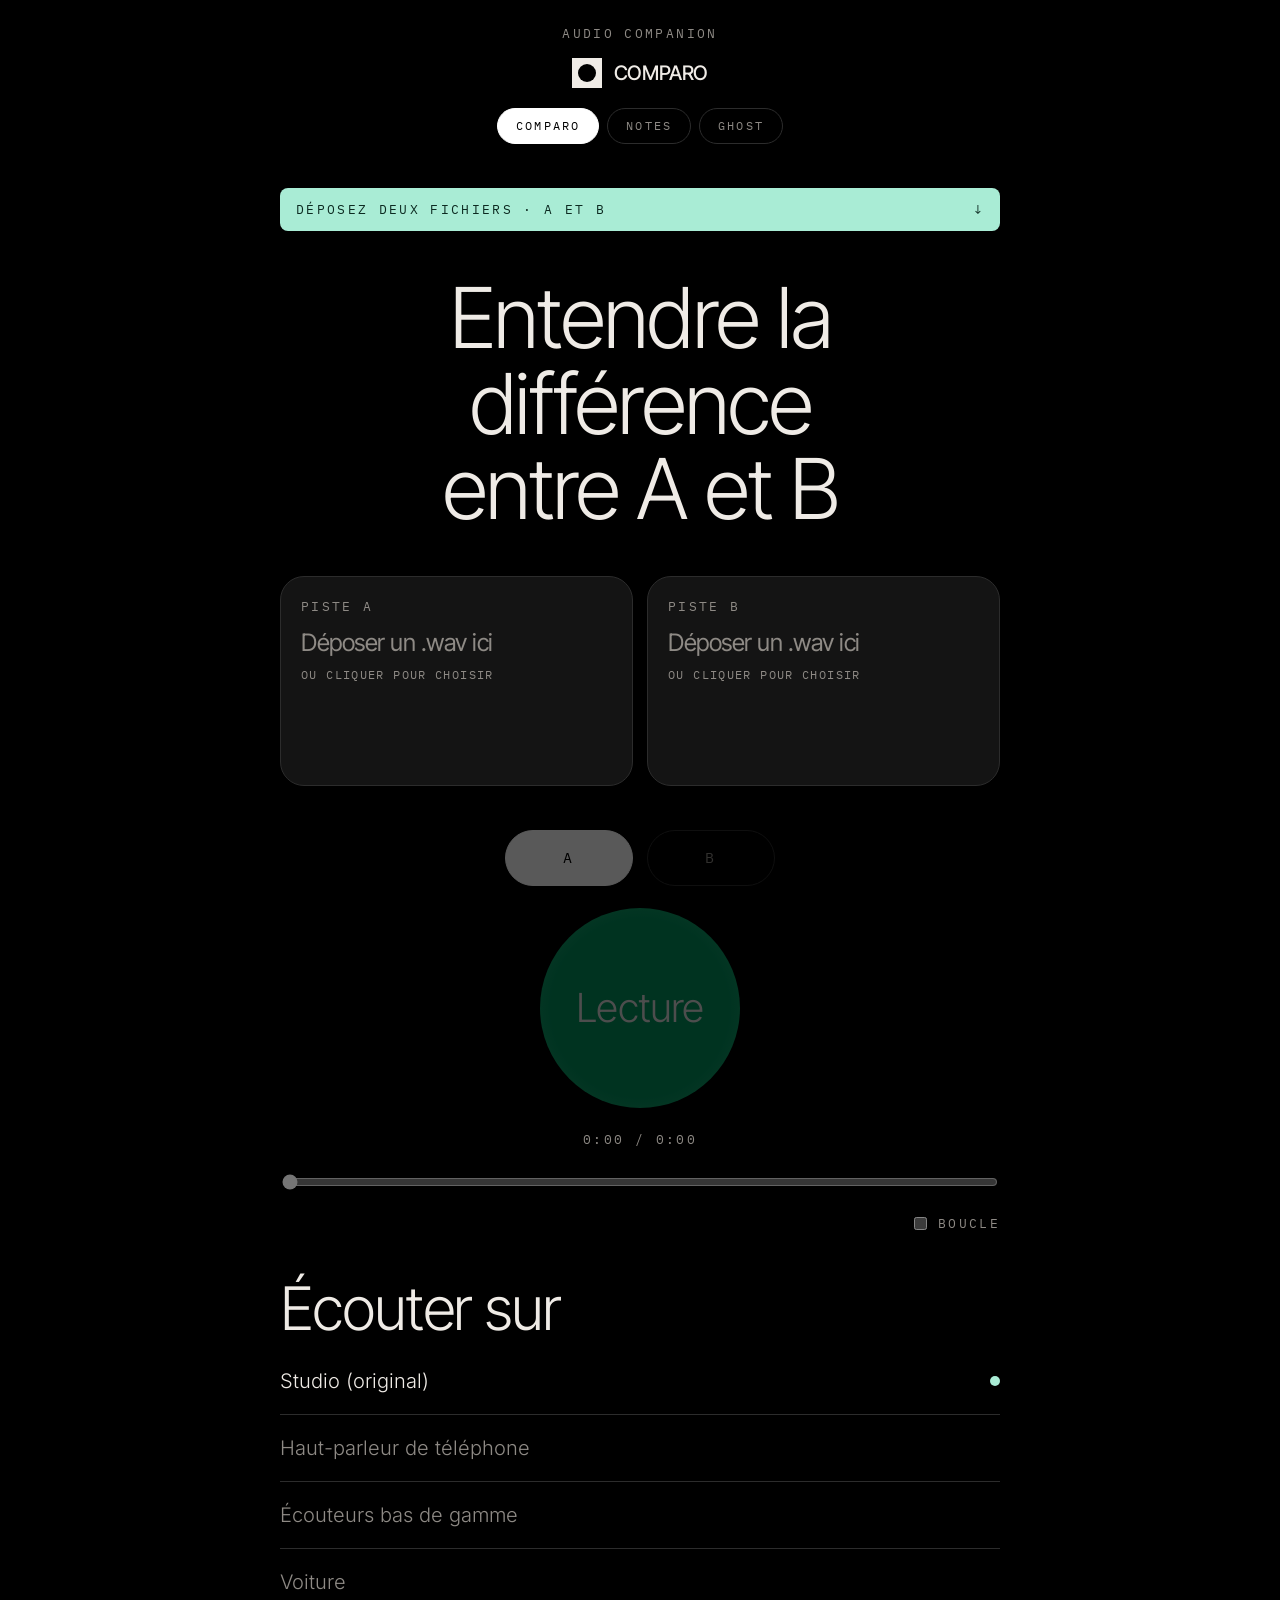
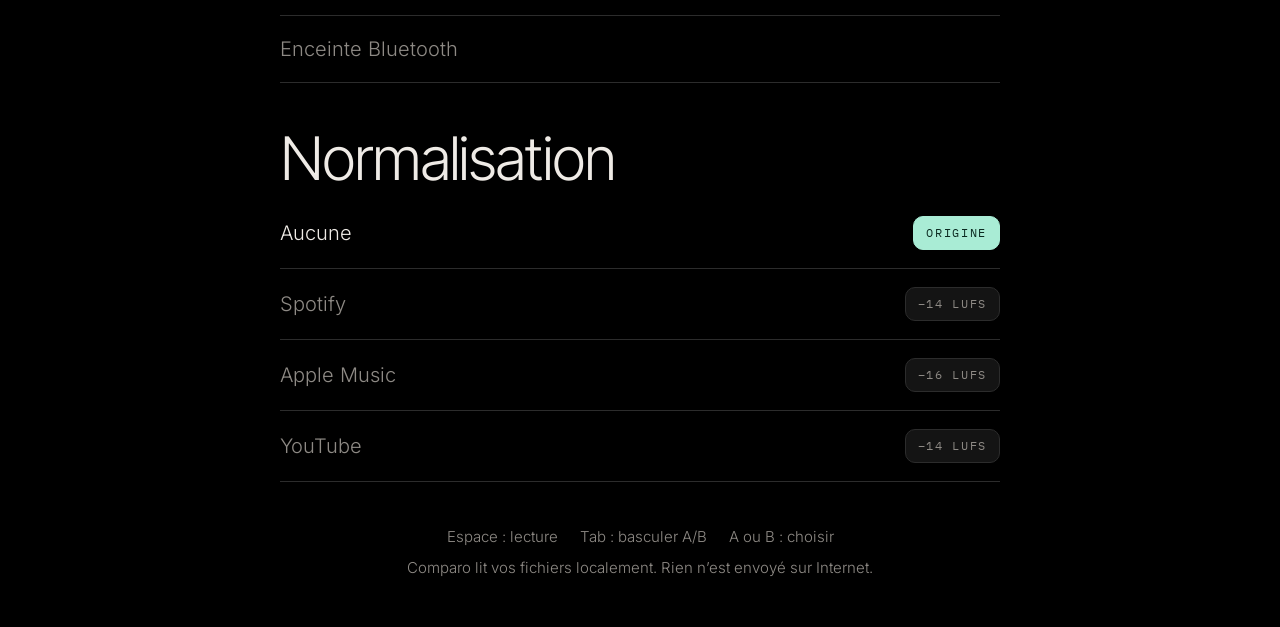
==== commit edf5b8c5: "Rename the product to Audio Companion (Comparo, Notes and Ghost stay as tool names) Co-Authored-By: " ====
--- a/site/index.html
+++ b/site/index.html
@@ -3,8 +3,8 @@
 <head>
 <meta charset="utf-8">
 <meta name="viewport" content="width=device-width, initial-scale=1">
-<title>Comparo Studio</title>
-<meta name="description" content="Comparaison A/B de fichiers audio, suivi des projets et détecteur de masquage. Tout se passe dans le navigateur.">
+<title>Audio Companion</title>
+<meta name="description" content="Audio Companion : comparaison A/B de fichiers audio, suivi des projets et détecteur de masquage. Tout se passe dans le navigateur.">
 <meta name="theme-color" content="#000000">
 <link rel="icon" href="favicon.svg" type="image/svg+xml">
 <link rel="manifest" href="manifest.webmanifest">
@@ -37,6 +37,7 @@
   .mono { font-family: var(--mono); font-weight: 400; font-size: 13px; text-transform: uppercase; letter-spacing: .18em; }
 
   /* Masthead */
+  .brand { text-align: center; color: var(--muted); margin-bottom: -30px; }
   .top { display: flex; justify-content: center; align-items: center; gap: 12px; }
   .logo { width: 30px; height: 30px; background: var(--ink); display: grid; place-items: center; }
   .logo::before { content: ""; width: 18px; height: 18px; border-radius: 50%; background: var(--bg); }
@@ -312,6 +313,7 @@
 </head>
 <body>
 <main>
+  <div class="brand mono">Audio Companion</div>
   <header class="top"><div class="logo" id="appLogo" aria-hidden="true"></div><span id="appName">COMPARO</span></header>
   <nav class="apps" aria-label="Changer d’outil"><button type="button" data-app="comparo" class="on">Comparo</button><button type="button" data-app="notes">Notes</button><button type="button" data-app="ghost">Ghost</button></nav>
 
@@ -1628,7 +1630,7 @@
     }
     if (!db || !id) {
       projects = readLocal(); mode = 'local'; ready = true;
-      $('backupRow').hidden = false;
+      $('backupRow').hidden = !!(window.claude && window.claude.use); // file downloads only work outside claude.ai
       $('storeInfo').textContent = 'Projets enregistrés dans ce navigateur. Les fichiers audio restent sur votre appareil.';
       render(); return;
     }
@@ -2000,10 +2002,10 @@
 
   // Backup (browser storage only): export to a JSON file, import and merge by project id
   $('exportBtn').addEventListener('click', () => {
-    const blob = new Blob([JSON.stringify({ app: 'comparo-notes', version: 1, exportedAt: new Date().toISOString(), projects }, null, 2)], { type: 'application/json' });
+    const blob = new Blob([JSON.stringify({ app: 'audio-companion-notes', version: 1, exportedAt: new Date().toISOString(), projects }, null, 2)], { type: 'application/json' });
     const a = document.createElement('a');
     a.href = URL.createObjectURL(blob);
-    a.download = `comparo-notes-${new Date().toISOString().slice(0, 10)}.json`;
+    a.download = `audio-companion-notes-${new Date().toISOString().slice(0, 10)}.json`;
     document.body.append(a); a.click(); a.remove();
     setTimeout(() => URL.revokeObjectURL(a.href), 1000);
   });
